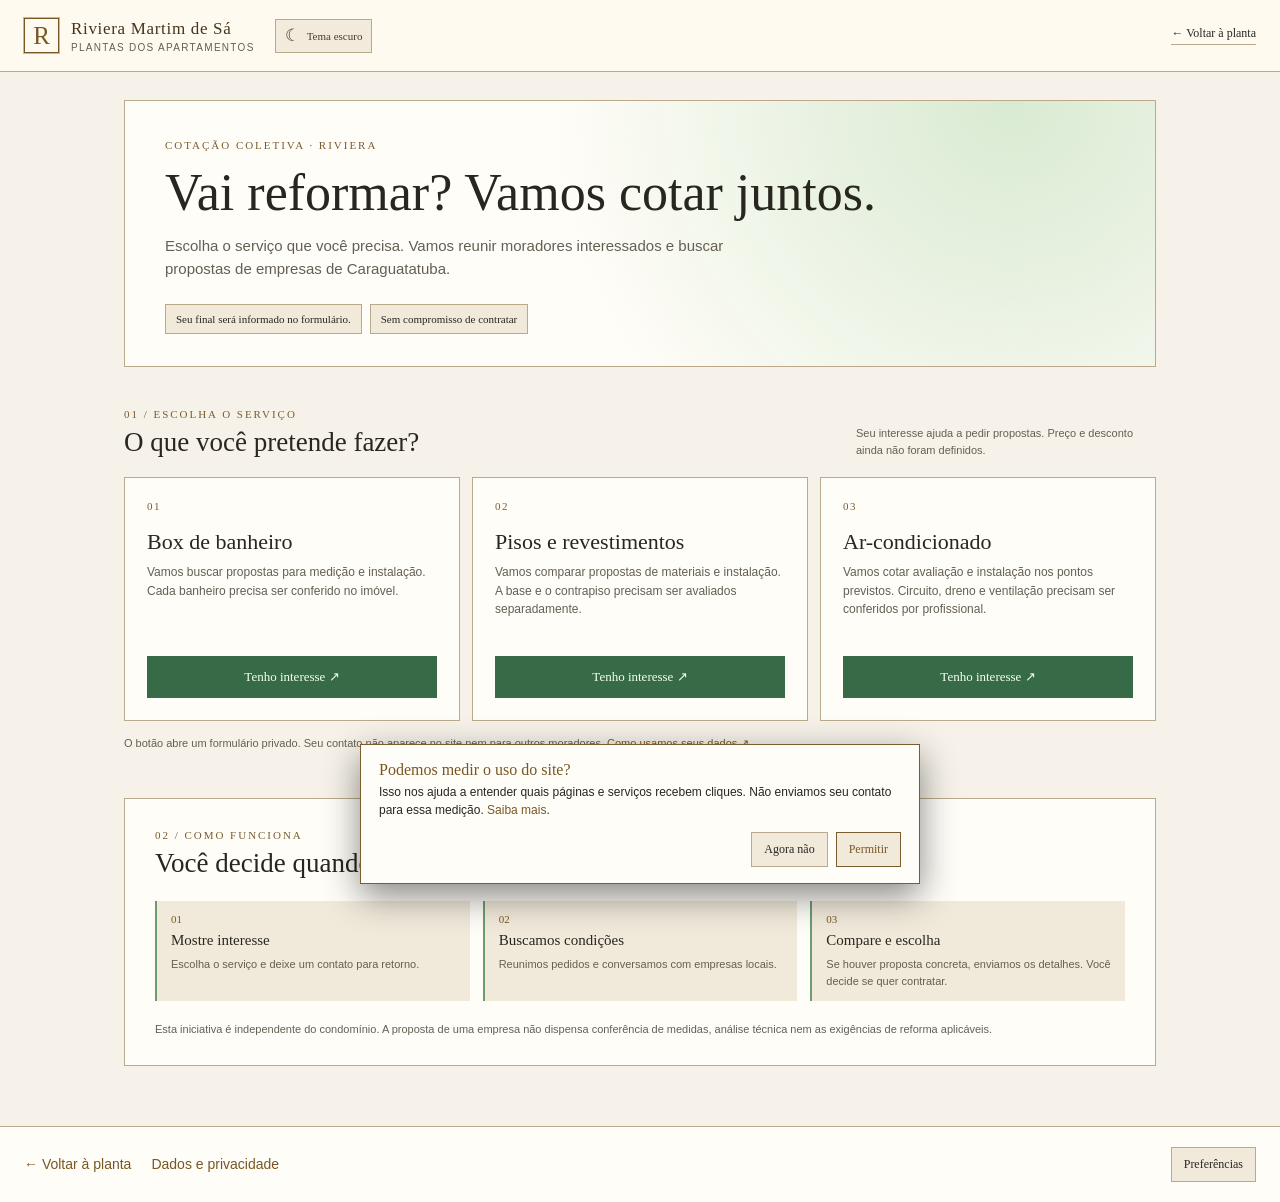
==== cotacao-coletiva.html @ 0028db10 "Add private collective quote pilot" ====
<!doctype html>
<html lang="pt-BR" data-theme="light">
<head>
  <meta charset="utf-8">
  <meta name="viewport" content="width=device-width, initial-scale=1">
  <meta id="browser-theme-color" name="theme-color" content="#f6f2e9">
  <meta name="description" content="Junte seu interesse ao de outros moradores do Riviera Martim de Sá para buscar propostas de box, piso e ar-condicionado em Caraguatatuba.">
  <title>Cotação coletiva · Riviera Plantas</title>
  <link rel="icon" type="image/svg+xml" href="favicon.svg">
  <script>try{if(localStorage.getItem("riviera-theme")==="dark"){document.documentElement.dataset.theme="dark";document.getElementById("browser-theme-color").content="#0b0b0a"}}catch{}</script>
  <link rel="stylesheet" href="styles.css?v=cooktop-brinde-1">
  <link rel="stylesheet" href="analytics.css?v=1">
  <link rel="stylesheet" href="coletiva.css?v=1">
  <script src="analytics.js?v=1" defer></script>
  <script src="coletiva.js?v=1" defer></script>
</head>
<body class="collective-page">
  <a class="skip-link" href="#conteudo">Ir para os serviços</a>
  <header class="topbar">
    <div class="identity"><span class="identity-mark" aria-hidden="true">R</span><div><strong>Riviera Martim de Sá</strong><small>Plantas dos apartamentos</small></div></div>
    <button id="theme-toggle" class="theme-toggle" type="button" aria-label="Ativar tema escuro" aria-pressed="false"><span class="theme-icon" aria-hidden="true">☾</span><span class="theme-label">Tema escuro</span></button>
    <a id="return-top" class="toplink" href="./">← Voltar à planta</a>
  </header>
  <main id="conteudo" class="collective-main">
    <section class="collective-hero" aria-labelledby="collective-title">
      <span class="section-kicker">COTAÇÃO COLETIVA · RIVIERA</span>
      <h1 id="collective-title">Vai reformar? Vamos cotar juntos.</h1>
      <p>Escolha o serviço que você precisa. Vamos reunir moradores interessados e buscar propostas de empresas de Caraguatatuba.</p>
      <div class="collective-hero-meta"><span id="collective-final">Seu final será informado no formulário.</span><span>Sem compromisso de contratar</span></div>
    </section>
    <section class="collective-content" aria-labelledby="services-title">
      <div class="collective-section-heading"><div><span class="section-kicker">01 / ESCOLHA O SERVIÇO</span><h2 id="services-title">O que você pretende fazer?</h2></div><p>Seu interesse ajuda a pedir propostas. Preço e desconto ainda não foram definidos.</p></div>
      <div class="collective-cards">
        <article class="collective-card" data-collective-card="box">
          <span class="collective-card-number">01</span>
          <h3>Box de banheiro</h3>
          <p>Vamos buscar propostas para medição e instalação. Cada banheiro precisa ser conferido no imóvel.</p>
          <a data-collective-link="box" href="#" aria-label="Tenho interesse em box de banheiro; abre o Google Formulários em nova aba">Tenho interesse ↗</a>
        </article>
        <article class="collective-card" data-collective-card="piso">
          <span class="collective-card-number">02</span>
          <h3>Pisos e revestimentos</h3>
          <p>Vamos comparar propostas de materiais e instalação. A base e o contrapiso precisam ser avaliados separadamente.</p>
          <a data-collective-link="piso" href="#" aria-label="Tenho interesse em pisos e revestimentos; abre o Google Formulários em nova aba">Tenho interesse ↗</a>
        </article>
        <article class="collective-card" data-collective-card="ar">
          <span class="collective-card-number">03</span>
          <h3>Ar-condicionado</h3>
          <p>Vamos cotar avaliação e instalação nos pontos previstos. Circuito, dreno e ventilação precisam ser conferidos por profissional.</p>
          <a data-collective-link="ar" href="#" aria-label="Tenho interesse em ar-condicionado; abre o Google Formulários em nova aba">Tenho interesse ↗</a>
        </article>
      </div>
      <p class="collective-privacy-note">O botão abre um formulário privado. Seu contato não aparece no site nem para outros moradores. <a href="privacidade.html#cotacao-coletiva">Como usamos seus dados ↗</a></p>
    </section>
    <section class="collective-how" aria-labelledby="how-title"><span class="section-kicker">02 / COMO FUNCIONA</span><h2 id="how-title">Você decide quando houver proposta.</h2><ol><li><strong>Mostre interesse</strong><span>Escolha o serviço e deixe um contato para retorno.</span></li><li><strong>Buscamos condições</strong><span>Reunimos pedidos e conversamos com empresas locais.</span></li><li><strong>Compare e escolha</strong><span>Se houver proposta concreta, enviamos os detalhes. Você decide se quer contratar.</span></li></ol><p>Esta iniciativa é independente do condomínio. A proposta de uma empresa não dispensa conferência de medidas, análise técnica nem as exigências de reforma aplicáveis.</p></section>
  </main>
  <footer class="collective-footer"><a id="return-bottom" href="./">← Voltar à planta</a><a href="privacidade.html#cotacao-coletiva">Dados e privacidade</a><button id="analytics-preferences" class="analytics-preferences" type="button" hidden>Preferências</button></footer>
  <section id="analytics-consent" class="analytics-consent" aria-label="Privacidade das visitas" hidden><p><strong>Podemos medir o uso do site?</strong> Isso nos ajuda a entender quais páginas e serviços recebem cliques. Não enviamos seu contato para essa medição. <a href="privacidade.html">Saiba mais</a>.</p><div><button id="analytics-reject" type="button">Agora não</button><button id="analytics-accept" type="button">Permitir</button></div></section>
</body>
</html>
---- styles.css ----
:root{color-scheme:dark;--bg:#0b0b0a;--panel:#13120f;--panel-2:#191713;--line:#4b3e29;--line-soft:#2b271e;--gold:#d6b575;--gold-dim:#a88a55;--text:#eee5d4;--muted:#aaa08e;--cyan:#61c9ec;--blue:#4f9cf4;--orange:#e99559;--purple:#ca82e7}
#gesture-hint.gesture-hint{top:auto;bottom:68px;width:max-content;max-width:calc(100% - 25px);white-space:normal;text-align:center}
.manual-section h2{font:19px Georgia,serif;font-weight:normal;color:#efddb7;margin:0 0 11px}.manual-tip-list{display:flex;flex-direction:column;gap:7px;max-height:310px;overflow:auto;padding-right:3px}.manual-tip{display:block;border:1px solid var(--line-soft);background:#1b1812;padding:9px 10px;color:var(--text)}.manual-tip:hover{border-color:var(--gold-dim);background:#252015}.manual-tip strong{display:block;font:12px Georgia,serif;font-weight:normal;color:#e7d4ad}.manual-tip span{display:block;color:#b7aa92;font-size:10px;line-height:1.45;margin:5px 0}.manual-tip small{color:var(--gold);font:10px Georgia,serif}.manual-full-link{display:inline-block;margin-top:11px;font:11px Georgia,serif}
.plan-stage svg.final4-plan{min-height:0;max-height:none;overflow:hidden}.final4-plan .room-label{font-size:15px;letter-spacing:.04em}.final4-plan .plate-title{font-size:14px}
.measurement-panel[hidden]{display:none}.measurement-panel h2{font:19px Georgia,serif;font-weight:normal;color:#efddb7;margin:0 0 10px}.measurement-panel p{font-size:11px;color:#bfb29a;line-height:1.55;margin:0 0 10px}.measurement-panel p strong{color:#ead3a2;font-weight:normal}.measurement-panel a{display:inline-block;font:11px Georgia,serif;border:1px solid var(--line);padding:8px 10px}
.dimension-status{position:absolute;z-index:3;top:13px;left:13px;max-width:calc(100% - 26px);display:flex;align-items:center;gap:9px;border:1px solid #7b6848;background:#211b13e8;padding:8px 10px;box-shadow:0 4px 18px #0008}.dimension-status[hidden]{display:none}.dimension-status strong{font:10px Georgia,serif;letter-spacing:.13em;color:#e4c78c}.dimension-status span{font-size:10px;line-height:1.3;color:#d7c7a8}
.app-layout>.map-section{align-self:start}.app-layout>.map-section .map-frame{height:max(620px,calc(100vh - 233px));flex:none}@media(max-width:660px){.app-layout>.map-section{align-self:stretch}.app-layout>.map-section .map-frame{height:66vh;min-height:450px}}
.area-panel[hidden],.area-status[hidden]{display:none}.area-panel h2{font:19px Georgia,serif;font-weight:normal;color:#c1ebc9;margin:0 0 10px}.area-panel p{font-size:11px;color:#bfb9a8;line-height:1.5;margin:0 0 11px}.area-panel a{display:inline-block;font:11px Georgia,serif;border:1px solid var(--line);padding:8px 10px}.area-list{display:grid;gap:1px;margin:12px 0;background:var(--line-soft);border:1px solid var(--line-soft)}.area-list>div{display:flex;justify-content:space-between;align-items:baseline;gap:8px;padding:8px;background:#171712}.area-list span{font-size:10px;line-height:1.3;color:#ded4bd}.area-list strong{font:12px Georgia,serif;color:#a5e7b8;white-space:nowrap}
.area-status{position:absolute;z-index:3;top:54px;left:13px;max-width:calc(100% - 26px);display:flex;align-items:center;gap:9px;border:1px solid #4a8660;background:#102016e8;padding:8px 10px;box-shadow:0 4px 18px #0008}.dimension-status[hidden]+.area-status{top:13px}.area-status strong{font:10px Georgia,serif;letter-spacing:.13em;color:#a9e5b9}.area-status span{font-size:10px;line-height:1.3;color:#d0dfce}
.area-marker{cursor:pointer}.area-marker rect{fill:#153622;stroke:#75c991;stroke-width:2}.area-marker text{fill:#d6ffe1;font:bold 15px Georgia,serif;pointer-events:none}.area-marker:hover rect,.area-marker.selected-point rect{stroke:#d6ffe1;stroke-width:3}.swatch.areas{background:#8bd4a3;border-radius:3px}
@media(max-width:900px) and (min-width:661px){.app-layout>.info-panel{grid-template-columns:repeat(2,minmax(0,1fr))}}
*{box-sizing:border-box}html{scroll-behavior:smooth}body{margin:0;background:var(--bg);color:var(--text);font-family:Arial,Helvetica,sans-serif;font-size:14px}button,input{font:inherit}button{cursor:pointer}a{color:var(--gold);text-decoration:none}a:hover{color:#ffe0a4}:focus-visible{outline:2px solid var(--gold);outline-offset:3px}.skip-link{position:absolute;top:-60px;left:10px;z-index:99;background:var(--gold);color:#13110c;padding:10px}.skip-link:focus{top:10px}
.app-shell{min-height:100vh;display:flex;flex-direction:column}.topbar{min-height:72px;border-bottom:1px solid var(--line);display:flex;align-items:center;gap:20px;padding:12px 24px;background:#100f0c}.identity{display:flex;align-items:center;gap:12px}.identity-mark{width:35px;height:35px;border:1px solid var(--gold);color:var(--gold);display:grid;place-items:center;font:25px Georgia,serif;box-shadow:inset 0 0 0 3px #100f0c,0 0 0 1px #51422a}.identity strong{display:block;font:17px Georgia,serif;letter-spacing:.04em;font-weight:normal;color:#f2dba8}.identity small{display:block;color:var(--muted);font-size:10px;letter-spacing:.13em;text-transform:uppercase;margin-top:3px}.edition{margin-left:auto;border:1px solid var(--line);padding:7px 10px;color:var(--gold-dim);font:10px Georgia,serif;letter-spacing:.16em;white-space:nowrap}.edition i{font-style:normal;margin:0 3px}.toplink{margin-left:12px;color:var(--text);font:12px Georgia,serif;border-bottom:1px solid var(--line);padding-bottom:3px;white-space:nowrap}
.app-layout{display:grid;grid-template-columns:288px minmax(450px,1fr) 272px;min-height:calc(100vh - 138px);flex:1}.control-panel,.info-panel{background:var(--panel);min-width:0}.control-panel{border-right:1px solid var(--line)}.info-panel{border-left:1px solid var(--line)}.panel-section{padding:22px 19px;border-bottom:1px solid var(--line-soft)}.section-kicker{font:11px Georgia,serif;letter-spacing:.18em;color:var(--gold-dim);text-transform:uppercase;margin-bottom:15px}.final-section label{display:block;font:24px Georgia,serif;color:var(--text);margin-bottom:14px}.final-entry{height:66px;border:1px solid var(--gold-dim);display:flex;align-items:center;background:#0d0c0a;box-shadow:0 0 0 3px #211d15 inset}.final-entry>span{font:11px Georgia,serif;color:var(--gold-dim);letter-spacing:.13em;padding-left:15px}.final-entry input{min-width:0;flex:1;width:50px;border:0;outline:0;background:transparent;color:var(--gold);font:36px Georgia,serif;text-align:center;height:100%}.final-entry input::placeholder{color:#69583b}.final-entry button{height:100%;width:53px;border:0;border-left:1px solid var(--line);background:#1d1a14;color:var(--gold);font-size:26px}.final-entry button:hover{background:#302817}.final-section>p,.subtle{color:var(--muted);font-size:11px;line-height:1.5;margin:10px 0 0}.final-result{border-left:2px solid var(--gold);padding:9px 12px;background:#201b13;margin-top:17px;min-height:56px}.final-result.pending{border-color:#b17a58;background:#241a16}.final-result strong{display:block;font:14px Georgia,serif;color:#edd7a8}.final-result span{display:block;color:var(--muted);font-size:11px;line-height:1.35;margin-top:4px}.quick-finals{display:grid;grid-template-columns:repeat(6,1fr);gap:5px;margin-top:12px}.quick-finals button{border:1px solid var(--line);background:#0e0d0b;color:#bcad91;height:34px}.quick-finals button:hover,.quick-finals button[aria-pressed=true]{border-color:var(--gold);color:var(--gold);background:#2c2416}
.layers-section h2,.selection-info h2{font:22px Georgia,serif;font-weight:normal;margin:0}.layers-section .subtle{margin:5px 0 17px}.layer-list{display:flex;flex-direction:column;border-top:1px solid var(--line-soft)}.layer-row{display:flex;align-items:center;gap:10px;min-height:58px;border-bottom:1px solid var(--line-soft);cursor:pointer}.layer-row:hover{background:#191610}.layer-color{height:12px;width:12px;flex:none;border-radius:50%;background:var(--layer-color);box-shadow:0 0 8px var(--layer-color)}.layer-copy{flex:1;min-width:0}.layer-copy strong{display:block;font:14px Georgia,serif;font-weight:normal}.layer-copy small{display:block;font-size:10px;color:var(--muted);margin-top:3px}.layer-row input{position:absolute;opacity:0;width:1px;height:1px}.switch{position:relative;flex:none;width:38px;height:20px;border-radius:30px;background:#3d372a;border:1px solid #65563a}.switch:after{content:"";position:absolute;left:3px;top:3px;width:12px;height:12px;border-radius:50%;background:#9e8c6d;transition:transform .18s}.layer-row input:checked+.switch{background:#785c30;border-color:var(--gold)}.layer-row input:checked+.switch:after{transform:translateX(18px);background:#ffe0a4}.layer-row input:focus-visible+.switch{outline:2px solid var(--gold);outline-offset:3px}.layer-actions{display:flex;gap:5px;margin-top:14px}.layer-actions button{flex:1;background:#1d1a14;border:1px solid var(--line);color:var(--gold);padding:8px 6px;font:11px Georgia,serif}.layer-actions button:hover{border-color:var(--gold)}.opacity-label{display:flex;justify-content:space-between;gap:8px;color:var(--muted);font-size:10px;margin-top:17px}.opacity-label output{color:var(--gold)}#overlay-opacity{width:100%;accent-color:var(--gold);margin-top:10px}.legend{display:grid;gap:10px}.legend>div{display:flex;align-items:center;gap:10px;color:#c9bfac;font-size:11px}.swatch{width:14px;height:11px;display:block;flex:none}.swatch.structural{background:#bc9960}.swatch.drywall{background:#618f9d}.swatch.shaft{border:1px solid #b5a6bb;background:repeating-linear-gradient(45deg,transparent 0 3px,#b5a6bb 3px 4px)}.swatch.electric,.swatch.hydraulic,.swatch.systems,.swatch.drains{border-radius:50%;height:11px;width:11px;box-shadow:0 0 7px currentColor}.swatch.electric{background:var(--cyan);color:var(--cyan)}.swatch.hydraulic{background:var(--blue);color:var(--blue)}.swatch.systems{background:var(--orange);color:var(--orange)}.swatch.drains{background:var(--purple);color:var(--purple)}
.layers-section.is-disabled .layer-list,.layers-section.is-disabled .layer-actions,.layers-section.is-disabled .opacity-label,.layers-section.is-disabled #overlay-opacity{opacity:.42}.layers-section.is-disabled .layer-row{cursor:default}.layers-section.is-disabled .layer-row:hover{background:transparent}.layer-actions button:disabled{cursor:default}
.map-section{display:flex;flex-direction:column;min-width:0;background:#0d0c0a}.map-heading{min-height:106px;padding:18px 24px 14px;display:flex;justify-content:space-between;gap:15px;align-items:flex-start;flex-wrap:wrap;border-bottom:1px solid var(--line-soft)}.map-heading .section-kicker{margin-bottom:7px}.map-heading h1{font:28px Georgia,serif;font-weight:normal;letter-spacing:.02em;color:#f0dfbc;margin:0}.map-heading p{font-size:11px;color:var(--muted);margin:5px 0 0}.mode-controls{display:flex;align-items:center;gap:7px;flex-wrap:wrap}.mode-switch{display:flex;border:1px solid var(--gold-dim);background:#100e0a}.mode-switch button{min-width:36px;height:27px;border:0;border-right:1px solid var(--line);background:transparent;color:var(--gold-dim);font:11px Georgia,serif}.mode-switch button:last-child{border-right:0}.mode-switch button[aria-pressed=true]{background:#604a28;color:#fff1cc}.mode-switch button:hover:not(:disabled){background:#342917}.mode-switch button:disabled{opacity:.4;cursor:default}.map-status{font:10px Georgia,serif;letter-spacing:.14em;color:var(--gold);border:1px solid var(--line);padding:7px 8px;white-space:nowrap}.map-frame{position:relative;flex:1;min-height:620px;overflow:hidden;touch-action:none;cursor:grab}.map-frame.dragging{cursor:grabbing}.map-frame:before{content:"";position:absolute;inset:0;background:radial-gradient(circle at 50% 48%,#201c15 0,#100f0c 61%,#080808 100%)}.plan-stage{position:absolute;inset:0;transform-origin:center;transition:transform .12s ease;display:grid;place-items:center}.dragging .plan-stage{transition:none}.plan-stage[hidden],.empty-state[hidden],.map-tools[hidden],#plan-3d[hidden],.gesture-hint[hidden]{display:none!important}.plan-stage svg{display:block;width:100%;height:100%;max-height:calc(100vh - 215px);min-height:600px;overflow:visible}#plan-3d{display:block;position:absolute;inset:0;width:100%;height:100%}.gesture-hint{position:absolute;z-index:2;top:15px;left:50%;transform:translateX(-50%);border:1px solid var(--line);background:#11100ddc;padding:7px 11px;color:#d5c39e;font:10px Georgia,serif;white-space:nowrap;pointer-events:none}.map-tools{position:absolute;bottom:19px;left:50%;transform:translateX(-50%);display:flex;border:1px solid var(--line);background:#13110de8;box-shadow:0 3px 18px #0008}.map-tools button,.map-tools output{width:38px;height:36px;display:grid;place-items:center;border:0;border-right:1px solid var(--line);background:transparent;color:var(--gold);font-size:18px}.map-tools button:last-child{border-right:0}.map-tools button:hover{background:#332916}.map-tools output{width:56px;font:12px Georgia,serif}.map-watermark{position:absolute;bottom:23px;right:20px;color:#60533d;font:10px Georgia,serif;letter-spacing:.2em}.map-watermark span{color:var(--gold-dim)}.map-footer{display:flex;align-items:center;justify-content:space-between;gap:16px;border-top:1px solid var(--line-soft);min-height:55px;padding:8px 22px}.map-footer p{margin:0;color:#a69b88;font-size:10px;line-height:1.5;max-width:690px}.map-footer a{font:11px Georgia,serif;white-space:nowrap}
.empty-state{position:absolute;inset:0;z-index:2;display:flex;flex-direction:column;justify-content:center;align-items:center;text-align:center;padding:25px}.empty-symbol{font:80px Georgia,serif;color:var(--gold-dim);line-height:1}.empty-state h2{font:27px Georgia,serif;font-weight:normal;color:#f0dfbc;margin:10px 0}.empty-state p{font-size:13px;color:var(--muted);max-width:420px;line-height:1.6}.empty-state a{font:12px Georgia,serif;margin-top:10px;border:1px solid var(--line);padding:9px 12px}
.selection-info h2{font-size:19px;color:#efddb7}.selection-info p{font-size:12px;color:var(--muted);line-height:1.55}.selection-info a{display:inline-block;font:11px Georgia,serif;border:1px solid var(--line);padding:9px 11px;margin-top:5px}.source-list{display:flex;flex-direction:column;max-height:50vh;overflow:auto}.source-list a{display:flex;gap:10px;align-items:center;border-bottom:1px solid var(--line-soft);padding:9px 1px;color:var(--text)}.source-list a:hover{background:#211c14}.source-list b{font:12px Georgia,serif;color:var(--gold);border:1px solid var(--line);width:27px;height:27px;display:grid;place-items:center;flex:none}.source-list span{flex:1;min-width:0}.source-list strong{display:block;font:12px Georgia,serif;font-weight:normal}.source-list small{display:block;color:var(--muted);font-size:10px;margin-top:3px}.source-list i{font-style:normal;color:var(--gold-dim)}.no-sources{font-size:11px;color:var(--muted);line-height:1.5}.compact-warning{background:#1b1611}.compact-warning p{font-size:11px;color:#c7b7a0;line-height:1.55;margin:0}.bottom-bar{min-height:66px;display:flex;align-items:center;gap:20px;padding:10px 23px;border-top:1px solid var(--line);background:#11100d}.bottom-bar>div{display:flex;flex-direction:column;gap:4px}.bottom-bar strong{font:13px Georgia,serif;font-weight:normal;color:#f0dfbc}.bottom-bar span{font-size:10px;color:var(--muted)}.bottom-bar nav{display:flex;gap:18px;margin-left:auto;flex-wrap:wrap}.bottom-bar a{font:11px Georgia,serif;white-space:nowrap}
/* Vector drawing: built from editable SVG geometry, not page images. */
.floor-outline{fill:#171712;stroke:#736245;stroke-width:2}.wet-area{fill:#32404b;opacity:.26}.ceiling-area{fill:#a7a396;opacity:.12}.balcony-area{fill:#847047;opacity:.09}.structural-wall{fill:#b99359;stroke:#f3d7a5;stroke-width:1.8}.drywall-wall{fill:#547f8f;stroke:#8dc6d3;stroke-width:1.8}.shaft-box{fill:#251f27;stroke:#b0a1b7;stroke-width:2}.shaft-cross{stroke:#b0a1b7;stroke-width:1.2;fill:none;opacity:.65}.window-line{stroke:#c2d1cf;stroke-width:3}.guard-line{stroke:#a3a094;stroke-width:2;stroke-dasharray:12 5}.fixture{fill:none;stroke:#827b6e;stroke-width:2}.door-line{fill:none;stroke:#b9aa8c;stroke-width:2}.room-label{fill:#dbd0b8;font:23px Georgia,serif;letter-spacing:.08em;paint-order:stroke;stroke:#171712;stroke-width:4}.plate-title{fill:#c8a56d;font:18px Georgia,serif;letter-spacing:.17em}.plate-title tspan{fill:#5d4f38}.plate-note{fill:#74654c;font:11px Georgia,serif;letter-spacing:.13em}
.overlay-layer{opacity:var(--overlay-opacity,.85)}.poi,.hydro-zone,.system-area{cursor:pointer}.poi-hit{fill:transparent}.poi-disc{fill:#17120d;stroke:#f2d69d;stroke-width:2}.poi text,.hydro-zone text{fill:#fff6de;font:bold 12px Arial,sans-serif;pointer-events:none}.poi-light .poi-disc{fill:#674d24;stroke:#ffdd83}.poi-outlet .poi-disc,.poi-switch .poi-disc{fill:#133542;stroke:var(--cyan)}.poi-outlet text,.poi-switch text{fill:#bcf2ff}.poi-shower .poi-disc,.poi-gas .poi-disc{fill:#5c251f;stroke:#ff8469}.poi-systems .poi-disc,.poi-stack .poi-disc{fill:#543421;stroke:var(--orange)}.poi-drain .poi-disc{fill:#4d2857;stroke:var(--purple)}.poi-drain text{font-size:8px}.poi-stack text{font-size:8px}.poi:hover .poi-disc,.selected-point .poi-disc{stroke-width:4;filter:drop-shadow(0 0 7px currentColor)}.zone-ring{fill:#4f9cf417;stroke:#4f9cf4;stroke-width:2;stroke-dasharray:6 5}.zone-disc{fill:#1a3e69;stroke:#88c2ff;stroke-width:2}.hydro-zone:hover .zone-ring,.hydro-zone.selected-point .zone-ring{stroke-width:4;fill:#4f9cf43d}.condenser-area{fill:#1ab98d;stroke:#8dffe0;stroke-width:2}.evaporator-area{fill:#d98d46;stroke:#ffd39b;stroke-width:2}.system-area:hover rect{filter:drop-shadow(0 0 10px #e99559)}.gas-line{stroke:#e3b65a;stroke-width:7;stroke-linecap:round}
@media(max-width:1150px){.app-layout{grid-template-columns:252px minmax(360px,1fr) 235px}.panel-section{padding:18px 14px}.bottom-bar nav{gap:10px}.map-heading{padding-inline:16px}}
@media(max-width:900px){.app-layout{grid-template-columns:245px minmax(0,1fr)}.info-panel{grid-column:1/-1;border-left:0;border-top:1px solid var(--line);display:grid;grid-template-columns:1fr 1.5fr 1fr}.info-panel .panel-section{border-right:1px solid var(--line-soft);border-bottom:0}.source-list{max-height:200px}.bottom-bar{align-items:flex-start;flex-direction:column}.bottom-bar nav{margin-left:0}.map-frame{min-height:640px}}
@media(max-width:660px){.topbar{padding:11px 14px;min-height:62px}.identity strong{font-size:14px}.identity small{font-size:9px}.edition{display:none}.toplink{margin-left:auto}.app-layout{display:flex;flex-direction:column}.control-panel{border-right:0;border-bottom:1px solid var(--line)}.control-panel .final-section{padding:16px}.control-panel .layers-section{padding:16px}.legend-section{display:none}.final-section label{font-size:21px}.final-entry{height:56px}.quick-finals{max-width:330px}.layer-list{display:grid;grid-template-columns:1fr 1fr;gap:0 12px}.layer-row{min-height:55px}.layer-copy strong{font-size:12px}.layer-copy small{font-size:9px}.map-heading{min-height:85px;padding:15px}.map-heading h1{font-size:23px}.map-status{font-size:8px}.map-frame{height:66vh;min-height:450px;flex:auto}.plan-stage svg{min-height:0;max-height:none}.map-footer{display:block;padding:11px 15px}.map-footer a{display:inline-block;margin-top:7px}.info-panel{display:block}.info-panel .panel-section{border-right:0;border-bottom:1px solid var(--line-soft)}.bottom-bar{padding:16px}.bottom-bar nav{display:grid;grid-template-columns:1fr 1fr}.map-watermark{display:none}}

/* Painéis recolhíveis: a planta ocupa o espaço liberado. */
.app-layout{transition:grid-template-columns .25s ease}.app-layout>.control-panel{grid-column:1}.app-layout>.map-section{grid-column:2}.app-layout>.info-panel{grid-column:3}.app-layout.hide-left>.control-panel,.app-layout.hide-right>.info-panel{display:none}
@media(min-width:1151px){.app-layout.hide-left{grid-template-columns:0 minmax(0,1fr) 272px}.app-layout.hide-right{grid-template-columns:288px minmax(0,1fr) 0}.app-layout.hide-left.hide-right{grid-template-columns:0 minmax(0,1fr) 0}}
@media(min-width:901px) and (max-width:1150px){.app-layout.hide-left{grid-template-columns:0 minmax(0,1fr) 235px}.app-layout.hide-right{grid-template-columns:252px minmax(0,1fr) 0}.app-layout.hide-left.hide-right{grid-template-columns:0 minmax(0,1fr) 0}}
@media(min-width:661px) and (max-width:900px){.app-layout>.info-panel{grid-column:1/-1}.app-layout.hide-left{grid-template-columns:0 minmax(0,1fr)}}
.side-toggle-bar{position:absolute;z-index:5;top:12px;left:13px;right:13px;display:flex;justify-content:space-between;gap:12px;pointer-events:none}.side-toggle-bar button{pointer-events:auto;display:flex;align-items:center;gap:7px;border:1px solid #695739;background:#17140edc;color:#e3cea4;font:11px Georgia,serif;padding:8px 10px;min-height:34px;box-shadow:0 3px 15px #0007}.side-toggle-bar button:hover,.side-toggle-bar button:focus-visible{background:#312715;border-color:var(--gold)}.side-toggle-bar .toggle-icon{color:var(--gold);font-size:12px}
.dimension-status{top:54px}.area-status{top:95px}.dimension-status[hidden]+.area-status{top:54px}
@media(max-width:660px){.app-layout>.map-section{grid-column:auto}.side-toggle-bar button{font-size:10px;padding:7px 8px}.dimension-status,.area-status{font-size:9px}}

/* Cartão técnico ancorado ao ponto, sem bloquear a planta. */
.map-frame{touch-action:auto}.plan-stage,#plan-3d{touch-action:none}
.tech-popover{position:absolute;z-index:8;width:min(320px,calc(100% - 24px));max-height:calc(100% - 68px);overflow:auto;border:1px solid #b3955e;background:#17140ff5;color:var(--text);box-shadow:0 12px 36px #000b,0 0 0 3px #0b0908a8}
.tech-popover{touch-action:pan-y}
.tech-popover[hidden]{display:none}
.tech-popover.is-appearing{animation:tech-pop .2s cubic-bezier(.18,.85,.25,1)}
.tech-popover-body{position:relative;padding:19px 18px 18px;background:radial-gradient(circle at 100% 0,#3b30202b,transparent 55%)}
.tech-close{position:absolute;right:10px;top:9px;width:29px;height:29px;border:1px solid var(--line);background:#242018;color:#ead2a0;font-size:21px;line-height:1}.tech-close:hover{background:#3b2c19}
.tech-popover .section-kicker{padding-right:31px;margin-bottom:10px;font-size:9px}.tech-popover h2{font:normal 21px Georgia,serif;color:#f1dfbb;margin:0 24px 11px 0;line-height:1.2}
.tech-description{font-size:11px;line-height:1.5;color:#d3c7af;margin:0 0 12px}.tech-evidence,.tech-check{border-top:1px solid var(--line);padding:10px 0}.tech-evidence span,.tech-check span{display:block;font:9px Georgia,serif;letter-spacing:.12em;color:var(--gold-dim);margin-bottom:5px}.tech-evidence strong{font:normal 12px Georgia,serif;color:#f1ddaf}.tech-check p{font-size:11px;line-height:1.45;color:#cbbda2;margin:0}.tech-caution{font-size:10px;line-height:1.45;color:#aaa08e;margin:4px 0 12px}.tech-actions{display:flex;flex-wrap:wrap;gap:7px}.tech-actions a{display:inline-block;border:1px solid var(--gold-dim);padding:8px 9px;color:#efd7a4;font:11px Georgia,serif}.tech-actions a:hover{background:#332817}.tech-actions a[hidden]{display:none}
@keyframes tech-pop{from{opacity:0;transform:translateY(8px) scale(.97)}to{opacity:1;transform:translateY(0) scale(1)}}
@media(prefers-reduced-motion:reduce){.app-layout,.tech-popover.is-appearing{transition:none;animation:none}}

/* Superfícies clicáveis e serviços vinculados ao elemento selecionado. */
.clickable-surface{cursor:pointer}.clickable-surface:focus-visible{outline:none;filter:drop-shadow(0 0 7px #f3d39b)}
.floor-outline.clickable-surface:hover,.floor-outline.clickable-surface.selected-point{stroke:#efd397;stroke-width:4}
.wet-area.clickable-surface:hover,.wet-area.clickable-surface.selected-point{opacity:.48}
.balcony-area.clickable-surface:hover,.balcony-area.clickable-surface.selected-point{opacity:.27}
.structural-wall.clickable-surface:hover,.structural-wall.clickable-surface.selected-point{stroke:#fff0bd;stroke-width:3}
.drywall-wall.clickable-surface:hover,.drywall-wall.clickable-surface.selected-point{stroke:#d2f6ff;stroke-width:3}
.shaft-box.clickable-surface:hover,.shaft-box.clickable-surface.selected-point{stroke:#f3d3ff;stroke-width:3}
.windows,.fixtures,.door-swing,#room-labels,.plate-title,.plate-note,.ceiling-area,.shaft-cross{pointer-events:none}
.service-popover{position:absolute;z-index:8;width:min(280px,calc(100% - 24px));max-height:calc(100% - 68px);overflow:auto;touch-action:pan-y;border:1px solid #70856e;background:#111b16f5;color:var(--text);box-shadow:0 12px 36px #000b,0 0 0 3px #0b0908a8}
.service-popover[hidden],.popover-switch[hidden],.service-back[hidden]{display:none}
.service-popover.is-appearing{animation:tech-pop .2s cubic-bezier(.18,.85,.25,1)}
.service-popover-body{position:relative;padding:18px 16px 16px;background:radial-gradient(circle at 100% 0,#2f694027,transparent 55%)}
.service-popover .section-kicker{font-size:9px;margin:7px 30px 9px 0;color:#a3d4a9}.service-popover h2{font:normal 20px Georgia,serif;line-height:1.2;color:#d9f0d8;margin:0 20px 9px 0}
.service-intro{font-size:11px;line-height:1.45;color:#b8c9b8;margin:0 0 12px}.service-list{display:grid;gap:5px}.service-list button{display:flex;align-items:center;gap:6px;text-align:left;width:100%;min-height:36px;padding:7px 8px;border:1px solid #3a5942;background:#17251b;color:#deebd8;font:11px Georgia,serif}.service-list button:hover,.service-list button[aria-pressed=true]{border-color:#a3d4a9;background:#24402b}.service-list button span{flex:1}.service-list button small{font:9px Arial,sans-serif;color:#e6bf85}.service-list button b{font:15px Georgia,serif;color:#9ac8a0}
.service-results{border-top:1px solid #456047;margin-top:12px;padding-top:11px}.service-results[hidden]{display:none}.service-results h3{font:normal 16px Georgia,serif;color:#d9f0d8;margin:0 0 6px}.service-results p{font-size:10px;line-height:1.5;color:#bbcab9;margin:0 0 8px}.service-results .service-condition{color:#efc995}.service-results .service-empty{border:1px dashed #54725a;padding:9px;color:#bed0bd}
.sponsor-card{border:1px solid #678369;padding:9px;background:#1b2d20;margin-top:7px}.sponsor-card small{display:block;color:#b5d3b8;font:9px Georgia,serif;letter-spacing:.12em}.sponsor-card strong{display:block;font:13px Georgia,serif;margin:6px 0}.sponsor-card a{font:11px Georgia,serif;color:#d4e9c9}
.sponsor-card .sponsor-discount{display:block;margin:0 0 6px;color:inherit;font:11px Georgia,serif}
.independent-toggle{display:block;width:100%;margin:12px 0 0;padding:8px 0;border:0;border-top:1px solid #3a5942;background:none;color:#b4cdb5;text-align:left;font:11px Georgia,serif;cursor:pointer}.independent-toggle:hover,.independent-toggle:focus-visible{color:#e5f3d9}.independent-toggle span{float:right;transition:transform .2s}.independent-toggle[aria-expanded="true"] span{transform:rotate(180deg)}.independent-toggle[hidden],.independent-list[hidden]{display:none}
.independent-list{padding:5px 0 1px}.independent-list .service-empty{border:1px dashed #54725a;padding:9px;color:#bed0bd;font:10px/1.5 Georgia,serif}.independent-card{border:1px solid #4d6551;padding:9px;background:#17241b;margin-top:7px}.independent-card small{display:block;color:#abc3ab;font:9px Georgia,serif;letter-spacing:.08em}.independent-card strong{display:block;font:13px Georgia,serif;margin:6px 0}.independent-card a{font:11px Georgia,serif;color:#d4e9c9}
.service-disclosure{font-size:9px;line-height:1.45;color:#9daf9c;margin:13px 0 0;border-top:1px solid #3a5942;padding-top:10px}
.popover-switch,.service-back{display:block;border:1px solid var(--gold-dim);background:#2b2114;color:#efd7a4;padding:9px;margin-top:12px;font:11px Georgia,serif}.popover-switch{width:100%;text-align:center}.service-back{margin:0 0 8px;background:#1d3122;border-color:#688869;color:#c8e5c9}
@media(prefers-reduced-motion:reduce){.service-popover.is-appearing{animation:none}}

/* Alternância de tema. O claro é a experiência inicial; o escuro preserva a paleta original. */
.theme-toggle{display:flex;align-items:center;gap:7px;min-height:34px;padding:5px 9px;border:1px solid var(--line);background:var(--panel-2);color:var(--gold);font:11px Georgia,serif;white-space:nowrap}
.theme-toggle:hover{border-color:var(--gold);background:#302817}.theme-toggle .theme-icon{font:17px Arial,sans-serif;line-height:1}
@media(max-width:660px){.topbar{gap:9px}.identity{min-width:0}.theme-toggle{padding:5px 7px}.theme-toggle .theme-label{display:none}.toplink{margin-left:auto;font-size:11px}}
@media(max-width:430px){.toplink-copy{display:none}.toplink{padding:5px 3px;font-size:18px;line-height:1}}

html[data-theme="light"]{color-scheme:light;--bg:#f6f2e9;--panel:#fffdf8;--panel-2:#f1eadb;--line:#baa98b;--line-soft:#e3d9c9;--gold:#795724;--gold-dim:#795c30;--text:#272720;--muted:#655f53;--cyan:#167ba2;--blue:#316fc6;--orange:#a96029;--purple:#904ba6}
html[data-theme="light"] a:hover{color:#49330f}
html[data-theme="light"] .topbar,html[data-theme="light"] .bottom-bar{background:#fffaf0}
html[data-theme="light"] .identity-mark{box-shadow:inset 0 0 0 3px #fffaf0,0 0 0 1px #c8b694}
html[data-theme="light"] .identity strong,html[data-theme="light"] .bottom-bar strong{color:#45351d}
html[data-theme="light"] .theme-toggle{background:#f2eadb;color:#4e3b21}
html[data-theme="light"] .theme-toggle:hover{background:#e9ddc6}
html[data-theme="light"] .map-section{background:#f8f5ee}
html[data-theme="light"] .map-heading h1,html[data-theme="light"] .empty-state h2,html[data-theme="light"] .selection-info h2,html[data-theme="light"] .manual-section h2,html[data-theme="light"] .measurement-panel h2{color:#463720}
html[data-theme="light"] .area-panel h2{color:#276345}
html[data-theme="light"] .map-frame:before{background:radial-gradient(circle at 50% 45%,#fffdf8 0,#eee7da 66%,#e2d8c8 100%)}
html[data-theme="light"] .map-footer p,html[data-theme="light"] .measurement-panel p,html[data-theme="light"] .area-panel p{color:#665f53}
html[data-theme="light"] .final-entry{background:#fffdfa;box-shadow:0 0 0 3px #f2eadb inset}
html[data-theme="light"] .final-entry input::placeholder{color:#a1937b}
html[data-theme="light"] .final-entry button,html[data-theme="light"] .layer-actions button{background:#f3ecdc}
html[data-theme="light"] .final-entry button:hover,html[data-theme="light"] .layer-actions button:hover{background:#e8d9bb}
html[data-theme="light"] .final-result{background:#f4ead8}
html[data-theme="light"] .final-result.pending{background:#f8e9df}
html[data-theme="light"] .final-result strong{color:#463720}
html[data-theme="light"] .quick-finals button{background:#fffdfa;color:#625744}
html[data-theme="light"] .quick-finals button:hover,html[data-theme="light"] .quick-finals button[aria-pressed=true]{background:#e9dac0;color:#4f3817}
html[data-theme="light"] .layer-row:hover,html[data-theme="light"] .source-list a:hover{background:#f5efe4}
html[data-theme="light"] .switch{background:#d4c9b5;border-color:#aa997e}
html[data-theme="light"] .switch:after{background:#756d5d}
html[data-theme="light"] .layer-row input:checked+.switch{background:#806334}
html[data-theme="light"] .layer-row input:checked+.switch:after{background:#fff5df}
html[data-theme="light"] .legend>div{color:#514d43}
html[data-theme="light"] .manual-tip{background:#faf6ec}
html[data-theme="light"] .manual-tip:hover{background:#f2e9d8}
html[data-theme="light"] .manual-tip strong,html[data-theme="light"] .manual-tip span{color:#514433}
html[data-theme="light"] .area-list>div{background:#fffaf0}
html[data-theme="light"] .area-list span{color:#514d43}
html[data-theme="light"] .area-list strong{color:#24683f}
html[data-theme="light"] .compact-warning{background:#f7eee4}
html[data-theme="light"] .compact-warning p{color:#63513f}
html[data-theme="light"] .floor-outline{fill:#fffdf7;stroke:#a39070}
html[data-theme="light"] .wet-area{fill:#96c3d5;opacity:.28}
html[data-theme="light"] .balcony-area{fill:#d6bb80;opacity:.22}
html[data-theme="light"] .structural-wall{fill:#c59a5d;stroke:#805d30}
html[data-theme="light"] .drywall-wall{fill:#79a8b6;stroke:#3b6878}
html[data-theme="light"] .shaft-box{fill:#e4dbe8;stroke:#806c86}
html[data-theme="light"] .shaft-cross{stroke:#806c86}
html[data-theme="light"] .window-line{stroke:#568393}
html[data-theme="light"] .guard-line{stroke:#8e7951}
html[data-theme="light"] .fixture{stroke:#7d796f}
html[data-theme="light"] .door-line{stroke:#8d7554}
html[data-theme="light"] .room-label{fill:#35342d;stroke:#fffdf7}
html[data-theme="light"] .plate-title{fill:#6d5029}
html[data-theme="light"] .plate-title tspan,html[data-theme="light"] .plate-note{fill:#766b59}
html[data-theme="light"] .area-marker rect{fill:#d7ebdc;stroke:#4b9061}
html[data-theme="light"] .area-marker text{fill:#205131}
html[data-theme="light"] .mode-switch{background:#fffaf0}
html[data-theme="light"] .mode-switch button[aria-pressed=true]{background:#806334;color:#fff8e8}
html[data-theme="light"] .mode-switch button:hover:not(:disabled){background:#e9ddc7}
html[data-theme="light"] .map-tools,html[data-theme="light"] .gesture-hint{background:#fffaf0ef;box-shadow:0 3px 14px #796b5233;color:#594523}
html[data-theme="light"] .map-tools button:hover{background:#eaddc6}
html[data-theme="light"] .map-watermark{color:#8b7d67}
html[data-theme="light"] .side-toggle-bar button{background:#fffaf0ee;color:#4e3b20;border-color:#ad946e;box-shadow:0 3px 12px #796b5233}
html[data-theme="light"] .side-toggle-bar button:hover,html[data-theme="light"] .side-toggle-bar button:focus-visible{background:#ecdfc7}
html[data-theme="light"] .dimension-status{background:#fff9ecef;box-shadow:0 3px 12px #796b5233}
html[data-theme="light"] .dimension-status strong,html[data-theme="light"] .dimension-status span{color:#5c4625}
html[data-theme="light"] .area-status{background:#eef8eeef;box-shadow:0 3px 12px #796b5233}
html[data-theme="light"] .area-status strong,html[data-theme="light"] .area-status span{color:#25563b}
html[data-theme="light"] .tech-popover{background:#fffaf2f5;border-color:#aa8651;box-shadow:0 12px 36px #6b5b3d55,0 0 0 3px #fffdf8bb}
html[data-theme="light"] .tech-popover-body{background:radial-gradient(circle at 100% 0,#d2b78231,transparent 55%)}
html[data-theme="light"] .tech-close{background:#f1e6d3;color:#5b3c18}
html[data-theme="light"] .tech-close:hover{background:#e7d4b4}
html[data-theme="light"] .tech-popover h2,html[data-theme="light"] .tech-evidence strong{color:#49381f}
html[data-theme="light"] .tech-description,html[data-theme="light"] .tech-check p,html[data-theme="light"] .tech-caution{color:#544c3f}
html[data-theme="light"] .tech-actions a,html[data-theme="light"] .popover-switch{color:#65491f;background:#f2e7d4}
html[data-theme="light"] .tech-actions a:hover,html[data-theme="light"] .popover-switch:hover{background:#e8d7ba}
html[data-theme="light"] .service-popover{background:#f2f8f1f7;color:#263529;border-color:#729578;box-shadow:0 12px 36px #41564655,0 0 0 3px #fffdf8bb}
html[data-theme="light"] .service-popover-body{background:radial-gradient(circle at 100% 0,#a6d3a83b,transparent 55%)}
html[data-theme="light"] .service-popover .section-kicker,html[data-theme="light"] .service-popover h2,html[data-theme="light"] .service-results h3{color:#245034}
html[data-theme="light"] .service-intro,html[data-theme="light"] .service-results p,html[data-theme="light"] .service-disclosure{color:#4d5c50}
html[data-theme="light"] .service-list button{background:#fffdf8;color:#263c2d;border-color:#adc7b1}
html[data-theme="light"] .service-list button:hover,html[data-theme="light"] .service-list button[aria-pressed=true]{background:#dfeee1;border-color:#568262}
html[data-theme="light"] .service-list button b{color:#33724b}
html[data-theme="light"] .service-results,html[data-theme="light"] .service-disclosure,html[data-theme="light"] .independent-toggle{border-color:#adc7b1}
html[data-theme="light"] .service-results .service-empty,html[data-theme="light"] .independent-list .service-empty{border-color:#9dbca3;color:#405c46}
html[data-theme="light"] .service-results .service-condition{color:#8a4e1a}
html[data-theme="light"] .sponsor-card,html[data-theme="light"] .independent-card{background:#fffdf8;border-color:#97b49d}
html[data-theme="light"] .sponsor-card small,html[data-theme="light"] .independent-card small{color:#42644a}
html[data-theme="light"] .sponsor-card a,html[data-theme="light"] .independent-card a,html[data-theme="light"] .independent-toggle{color:#245e39}
html[data-theme="light"] .independent-toggle:hover,html[data-theme="light"] .independent-toggle:focus-visible{color:#133b25}
html[data-theme="light"] .service-back{background:#dfede0;color:#265738;border-color:#82a58b}

.cooling-toggle{min-height:29px;padding:5px 9px;border:1px solid #4387a0;background:#142e39;color:#c7f1ff;font:11px Georgia,serif;white-space:nowrap}.cooling-toggle:hover:not(:disabled),.cooling-toggle[aria-pressed="true"]{background:#245d73;border-color:#83dcf5;color:#fff}.cooling-toggle:disabled{opacity:.45;cursor:default}.cooling-overlay{pointer-events:none}.cooling-overlay polygon{fill:#50bce35c;stroke:#2699c7;stroke-width:5;stroke-dasharray:13 9}.cooling-overlay text{fill:#e5faff;stroke:#164f67;stroke-width:3;paint-order:stroke;font:bold 24px Arial,sans-serif}.cooling-overlay .cooling-subtitle{font-size:14px;letter-spacing:1px}.final4-plan .cooling-overlay text{font-size:15px}.final4-plan .cooling-overlay .cooling-subtitle{font-size:9px;letter-spacing:.2px}.cooling-panel[hidden]{display:none}.cooling-panel h2{font:20px Georgia,serif;font-weight:normal;color:#a5e9ff;margin:0 0 11px}.cooling-panel p{font-size:11px;line-height:1.55;color:#c9c7bb;margin:0 0 11px}.cooling-panel strong{color:#e4f7ff}.cooling-sources{display:grid;gap:7px;margin-top:14px}.cooling-sources a{font:11px Georgia,serif;color:#98def3}.cooling-sources a:hover{text-decoration:underline}html[data-theme="light"] .cooling-toggle{background:#eff9fb;color:#1c5b72;border-color:#7bb8cb}html[data-theme="light"] .cooling-toggle[aria-pressed="true"],html[data-theme="light"] .cooling-toggle:hover:not(:disabled){background:#c8ebf4;color:#16495c}html[data-theme="light"] .cooling-panel h2,html[data-theme="light"] .cooling-panel strong{color:#17647b}html[data-theme="light"] .cooling-panel p{color:#5b5b52}html[data-theme="light"] .cooling-sources a{color:#216f88}html[data-theme="light"] .cooling-overlay text{fill:#124d66;stroke:#eefaff}html[data-theme="light"] .cooling-overlay polygon{fill:#2ba4d444;stroke:#16799f}
@media(max-width:660px){.cooling-toggle{font-size:10px}.mode-controls{width:100%}.cooling-panel{order:1}}
.cooling-overlay .cooling-label-plate{fill:#113645f2;stroke:#8ce4ff;stroke-width:2}.cooling-overlay .cooling-range{font-size:20px}.cooling-overlay .cooling-subtitle{font-size:12px;letter-spacing:1px}.final4-plan .cooling-overlay .cooling-range{font-size:14px}.final4-plan .cooling-overlay .cooling-subtitle{font-size:10px}.cooling-overlay text{fill:#e9faff;stroke:none;paint-order:normal}html[data-theme="light"] .cooling-overlay .cooling-label-plate{fill:#e7f8fceb;stroke:#2184a5}html[data-theme="light"] .cooling-overlay text{fill:#15536d;stroke:none}

/* Alvenaria relatada pelo proprietário em trechos que o PDF original marca como drywall. */
.swatch.masonry{background:#9d4a23}
.masonry-wall{fill:#94431c;stroke:#dfa06a;stroke-width:1.8}
.masonry-wall.clickable-surface:hover,.masonry-wall.clickable-surface.selected-point{stroke:#ffd19c;stroke-width:3}
html[data-theme="light"] .masonry-wall{fill:#b85c30;stroke:#713416}
html[data-theme="light"] .masonry-wall.clickable-surface:hover,html[data-theme="light"] .masonry-wall.clickable-surface.selected-point{stroke:#4c220d}

/* Aviso vermelho ao selecionar uma parede estrutural. */
.tech-popover.is-structural{border-color:#d75a64;box-shadow:0 12px 36px #000b,0 0 0 3px #7a2635a8}
.tech-popover.is-structural .section-kicker,.tech-popover.is-structural h2{color:#ff9ca2}
.tech-popover.is-structural .tech-check{background:#63232b55;border:1px solid #c35760;border-radius:4px;padding:10px;margin:3px 0 12px}
.tech-popover.is-structural .tech-check span{color:#ffacb0}
.tech-popover.is-structural .tech-check p{color:#ffe0da;font-weight:bold}
html[data-theme="light"] .tech-popover.is-structural{border-color:#b43843;box-shadow:0 12px 36px #6b5b3d55,0 0 0 3px #b94a5052}
html[data-theme="light"] .tech-popover.is-structural .section-kicker,html[data-theme="light"] .tech-popover.is-structural h2,html[data-theme="light"] .tech-popover.is-structural .tech-check span{color:#a72532}
html[data-theme="light"] .tech-popover.is-structural .tech-check{background:#fff0ed;border-color:#c65e65}
html[data-theme="light"] .tech-popover.is-structural .tech-check p{color:#772833}

/* Atalhos para profissionais que atendem o apartamento inteiro. */
.whole-home-actions{position:absolute;z-index:6;top:54px;left:13px;right:13px;width:auto;touch-action:auto}
.whole-home-label{display:none}
.whole-home-buttons{display:grid;grid-template-columns:repeat(5,minmax(0,1fr));gap:5px}
.whole-home-buttons button{display:flex;align-items:center;justify-content:space-between;gap:6px;min-height:42px;width:100%;padding:6px 7px;border:1px solid #836a42;background:#191711eb;color:#f0d7a7;text-align:left;font:10px Georgia,serif;line-height:1.12;box-shadow:0 2px 10px #0007;white-space:normal}
.whole-home-buttons button .service-chevron{font:17px Arial,sans-serif;line-height:.8;color:var(--gold)}
.whole-home-buttons .service-label-compact{display:none}
.whole-home-buttons button:hover,.whole-home-buttons button:focus-visible,.whole-home-buttons button[aria-expanded="true"]{border-color:#e0bb79;background:#342919;color:#fff0d2}
html[data-theme="light"] .whole-home-buttons button{background:#fffaf0ed;color:#4a3519;border-color:#b79b6c;box-shadow:0 2px 10px #4f402d44}
html[data-theme="light"] .whole-home-buttons button:hover,html[data-theme="light"] .whole-home-buttons button:focus-visible,html[data-theme="light"] .whole-home-buttons button[aria-expanded="true"]{background:#f2e3c8;border-color:#866334}
.plan-stage{top:96px}
#plan-3d{top:96px;height:calc(100% - 96px)}
.dimension-status{top:96px}
.area-status{top:135px}
.dimension-status[hidden]+.area-status{top:96px}
.service-popover.global-mode{left:auto!important;right:14px;top:56px;bottom:auto;width:min(330px,calc(100% - 28px));max-height:calc(100% - 70px)}
.service-popover.global-mode .service-list{display:none}
@media(min-width:661px) and (max-width:1150px){
  .whole-home-buttons{grid-template-columns:repeat(6,minmax(0,1fr))}
  .whole-home-buttons button{grid-column:span 2;min-height:37px;padding:4px 6px}
  .whole-home-buttons button:nth-child(n+4){grid-column:span 3}
  .plan-stage,#plan-3d,.dimension-status{top:144px}
  #plan-3d{height:calc(100% - 144px)}
  .area-status{top:183px}
  .dimension-status[hidden]+.area-status{top:144px}
}

/* Destaque da parceria especial: borda em movimento sem animar o texto. */
.sponsor-card--premium{--premium-fill:#211c2b;border-color:#9e80bf;background:#211c2b;box-shadow:0 0 0 1px #7f6d9f44,0 8px 22px #0005}
.sponsor-card--premium .premium-name{display:inline-block;max-width:100%;box-sizing:border-box;margin:8px 0 9px;padding:7px 11px;border:2px solid transparent;border-radius:999px;background:linear-gradient(var(--premium-fill),var(--premium-fill)) padding-box,linear-gradient(120deg,#d48dff,#6bc8f5,#f8d783,#99dfc1,#d48dff) border-box;background-size:100% 100%,280% 280%;background-position:0 0,0 50%;color:#fff5fd;font:600 13px/1.25 Georgia,serif;animation:premium-ring-flow 7s linear infinite}
.sponsor-card--premium .premium-gift{display:flex;align-items:center;gap:10px;margin:2px 0 11px;padding:11px;border:1px solid #e5b977;border-radius:8px;background:linear-gradient(125deg,#654878,#3c304c);box-shadow:inset 0 0 0 1px #f2d3aa55,0 5px 16px #0005}
.sponsor-card--premium .premium-gift-mark{display:grid;place-items:center;flex:0 0 38px;width:38px;height:38px;border-radius:8px;background:#f0ce92;color:#432c52;font:26px Georgia,serif}
.sponsor-card--premium .premium-gift-eyebrow{display:block;color:#f7dca5;font:700 9px/1.2 Arial,sans-serif;letter-spacing:.12em}
.sponsor-card--premium .premium-gift-title{display:block;margin:3px 0;color:#fff9eb;font:700 17px/1.15 Georgia,serif}
.sponsor-card--premium .premium-gift-condition{display:block;color:#f2e2e6;font:10px/1.35 Arial,sans-serif}
.sponsor-card--premium .premium-offer{display:inline-flex;align-items:center;margin:0 0 7px;padding:5px 8px;border:1px solid #bca4e1;border-radius:999px;background:#44345f;color:#fff3b9;font:700 10px/1.2 Arial,sans-serif;letter-spacing:.02em}
.sponsor-card--premium .premium-copy{margin:2px 0 9px;color:#eadfec;font:11px/1.45 Arial,sans-serif}
.sponsor-card--premium .premium-calendar{margin:10px 0;padding:9px;border:1px solid #8b75a7;border-radius:8px;background:#2b2438}
.sponsor-card--premium .premium-calendar-title{display:block;margin:0 0 7px;color:#e2c6ff;font:700 10px/1.25 Arial,sans-serif;letter-spacing:.1em;text-transform:uppercase}
.sponsor-card--premium .premium-calendar-days{display:grid;grid-template-columns:repeat(2,minmax(0,1fr));gap:6px}
.sponsor-card--premium .premium-calendar-day{display:flex;align-items:center;justify-content:center;gap:7px;min-width:0;padding:7px 5px;border:1px solid #a18bb7;border-radius:6px;background:#3d3150;color:#fff4e8;font:700 10px/1.1 Arial,sans-serif;text-align:center}
.sponsor-card--premium .premium-calendar-day strong{display:inline;margin:0;color:#fff;font:700 18px/1 Arial,sans-serif}
.sponsor-card--premium .premium-calendar-note{margin:8px 0 0;color:#e3d6e8;font:10px/1.4 Arial,sans-serif}
.sponsor-card--premium a{display:inline-flex;align-items:center;justify-content:center;min-height:40px;box-sizing:border-box;padding:8px 12px;border:1px solid #b79bd1;border-radius:6px;background:#604777;color:#fff;text-decoration:none;font:700 11px/1.2 Arial,sans-serif}
.sponsor-card--premium a:hover{background:#75588d}
.sponsor-card--premium a:focus-visible{outline:3px solid #f8d783;outline-offset:2px}
html[data-theme="light"] .sponsor-card--premium{--premium-fill:#fffafc;border-color:#a884be;background:#fffafc;box-shadow:0 0 0 1px #ba9dcc55,0 8px 22px #5b426422}
html[data-theme="light"] .sponsor-card--premium .premium-name{color:#3d2c52}
html[data-theme="light"] .sponsor-card--premium .premium-gift{border-color:#bb8441;background:linear-gradient(125deg,#fff0d6,#f6e5f7);box-shadow:inset 0 0 0 1px #fff8eb,0 5px 16px #5b426422}
html[data-theme="light"] .sponsor-card--premium .premium-gift-mark{background:#8c568f;color:#fff}
html[data-theme="light"] .sponsor-card--premium .premium-gift-eyebrow{color:#8d5025}
html[data-theme="light"] .sponsor-card--premium .premium-gift-title{color:#4b2f47}
html[data-theme="light"] .sponsor-card--premium .premium-gift-condition{color:#604a5e}
html[data-theme="light"] .sponsor-card--premium .premium-offer{border-color:#795797;background:#eee0f7;color:#4c2865}
html[data-theme="light"] .sponsor-card--premium .premium-copy{color:#45394d}
html[data-theme="light"] .sponsor-card--premium .premium-calendar{border-color:#c4a6d4;background:#f7ecfa}
html[data-theme="light"] .sponsor-card--premium .premium-calendar-title{color:#633a7d}
html[data-theme="light"] .sponsor-card--premium .premium-calendar-day{border-color:#c9afd6;background:#fffafc;color:#543b65}
html[data-theme="light"] .sponsor-card--premium .premium-calendar-day strong{color:#452958}
html[data-theme="light"] .sponsor-card--premium .premium-calendar-note{color:#564762}
html[data-theme="light"] .sponsor-card--premium a{border-color:#765289;background:#66467e;color:#fff}
html[data-theme="light"] .sponsor-card--premium a:hover{background:#53356d}
@keyframes premium-ring-flow{0%{background-position:0 0,0% 50%}50%{background-position:0 0,100% 50%}100%{background-position:0 0,0% 50%}}
@media(prefers-reduced-motion:reduce){.sponsor-card--premium .premium-name{animation:none}}
@media(max-width:660px){.sponsor-card--premium .premium-calendar{padding:8px}.sponsor-card--premium .premium-calendar-day{padding:6px 4px}.sponsor-card--premium a{min-height:44px}}
---- analytics.css ----
.analytics-consent[hidden],.analytics-preferences[hidden]{display:none!important}
.analytics-consent{position:fixed;z-index:60;bottom:16px;left:50%;transform:translateX(-50%);width:min(560px,calc(100vw - 24px));padding:16px 18px;background:var(--panel);color:var(--text);border:1px solid var(--gold-dim);box-shadow:0 12px 34px #0007}
.analytics-consent p{font-size:12px;line-height:1.55;margin:0 0 12px}
.analytics-consent strong{display:block;font:16px Georgia,serif;color:var(--gold);margin-bottom:4px}
.analytics-consent>div{display:flex;justify-content:flex-end;gap:8px}
.analytics-consent button,.analytics-preferences{border:1px solid var(--line);background:var(--panel-2);color:var(--text);padding:9px 12px;font:12px Georgia,serif}
.analytics-consent #analytics-accept{border-color:var(--gold-dim);color:var(--gold)}
.analytics-consent button:hover,.analytics-preferences:hover{border-color:var(--gold)}
.bottom-bar .analytics-preferences{padding:4px 0;border:0;border-bottom:1px solid var(--line);background:none;color:var(--gold);white-space:nowrap}
@media(max-width:660px){.analytics-consent{bottom:8px;padding:13px}.analytics-consent p{font-size:11px}.analytics-consent button{min-height:40px}}
.privacy-page{margin:0;background:#f6f2e9;color:#272720;font:15px/1.6 Arial,Helvetica,sans-serif}
.privacy-page main{max-width:760px;margin:auto;padding:40px 22px 70px}
.privacy-page h1,.privacy-page h2{font-family:Georgia,serif;font-weight:normal;color:#5a3f1c}
.privacy-page h1{font-size:34px;line-height:1.15;margin:24px 0}
.privacy-page h2{font-size:23px;margin:28px 0 8px}
.privacy-page p{margin:0 0 14px}
.privacy-page a{color:#73521f;text-underline-offset:3px}
.privacy-page small{display:block;margin-top:35px;color:#655f53}
---- coletiva.css ----
.collective-entry{display:flex;align-items:center;gap:12px;min-height:54px;padding:8px 22px;border-bottom:1px solid #658670;background:linear-gradient(100deg,#1e4534,#173a2d);color:#f4f5e9;touch-action:auto}
.collective-entry:hover,.collective-entry:focus-visible{background:linear-gradient(100deg,#255540,#1d4937);color:#fff}
.collective-new{padding:5px 6px;border:1px solid #a5ddbc;color:#b6edc7;font:9px Georgia,serif;letter-spacing:.12em}
.collective-entry-copy{display:flex;align-items:baseline;gap:12px;flex:1;min-width:0}
.collective-entry-copy strong{font:15px Georgia,serif}
.collective-entry-copy small{font-size:10px;color:#d5e8d7}
.collective-arrow{font-size:19px;line-height:1}
.collective-service-link{display:block;margin:10px 0 12px;padding:10px;border:1px solid #74a27f;background:#1b3a28;color:#e3f4dd!important;font:12px Georgia,serif;text-align:center}
.collective-service-link:hover,.collective-service-link:focus-visible{background:#285536;color:#fff!important}
html[data-theme="light"] .collective-entry{background:linear-gradient(100deg,#d8ead7,#e8f2e5);color:#23422d;border-color:#8ba88c}
html[data-theme="light"] .collective-entry:hover,html[data-theme="light"] .collective-entry:focus-visible{background:#cce4cc;color:#173321}
html[data-theme="light"] .collective-new{border-color:#4d825b;color:#2e6240}
html[data-theme="light"] .collective-entry-copy small{color:#456b4d}
html[data-theme="light"] .collective-service-link{background:#e0f0de;color:#255336!important;border-color:#8eaf92}
html[data-theme="light"] .collective-service-link:hover{background:#c9e4ca}
@media(max-width:660px){.collective-entry{min-height:44px;padding:5px 12px;gap:8px}.collective-new{padding:4px;font-size:8px}.collective-entry-copy{display:block}.collective-entry-copy strong{display:block;font-size:12px}.collective-entry-copy small{display:block;margin-top:2px;font-size:9px}}
@media(min-width:661px) and (max-width:900px) and (max-height:500px){.collective-entry{min-height:38px;padding:4px 12px}.collective-entry-copy strong{font-size:12px}.collective-entry-copy small{font-size:9px}}

.collective-page{min-height:100vh;background:var(--bg)}
.collective-page .topbar{justify-content:space-between}
.collective-page .toplink{margin-left:auto}
.collective-main{width:min(1080px,100%);margin:0 auto;padding:28px 24px 60px}
.collective-hero{padding:35px 40px 32px;border:1px solid var(--line);background:radial-gradient(circle at 86% 0,#4d704a45,transparent 45%),var(--panel)}
.collective-hero h1{max-width:750px;margin:12px 0 14px;font:normal clamp(30px,4.5vw,52px)/1.1 Georgia,serif;color:var(--text)}
.collective-hero p{max-width:610px;margin:0;color:var(--muted);font-size:15px;line-height:1.5}
.collective-hero-meta{display:flex;flex-wrap:wrap;gap:8px;margin-top:24px}
.collective-hero-meta span{padding:8px 10px;border:1px solid var(--line);background:var(--panel-2);color:var(--text);font:11px Georgia,serif}
.collective-content{padding-top:38px}
.collective-section-heading{display:flex;align-items:end;justify-content:space-between;gap:24px;margin-bottom:19px}
.collective-section-heading h2,.collective-how h2{margin:6px 0 0;font:normal 27px Georgia,serif;color:var(--text)}
.collective-section-heading p{max-width:300px;margin:0;color:var(--muted);font-size:11px;line-height:1.5}
.collective-cards{display:grid;grid-template-columns:repeat(3,minmax(0,1fr));gap:12px}
.collective-card{position:relative;display:flex;flex-direction:column;min-height:244px;padding:22px;border:1px solid var(--line);background:var(--panel)}
.collective-card.is-selected{border-color:#75ad82;box-shadow:0 0 0 2px #75ad8244}
.collective-card-number{color:var(--gold-dim);font:11px Georgia,serif;letter-spacing:.14em}
.collective-card h3{margin:17px 0 8px;font:normal 22px Georgia,serif;color:var(--text)}
.collective-card p{flex:1;margin:0 0 21px;color:var(--muted);font-size:12px;line-height:1.55}
.collective-card a{display:block;padding:12px;border:1px solid #6d9b76;background:#254c34;color:#f5fff1;text-align:center;font:13px Georgia,serif}
.collective-card a:hover,.collective-card a:focus-visible{background:#316444;color:#fff}
.collective-selected{position:absolute;top:-12px;right:12px;padding:5px 8px;background:#285e3d;color:#fff;font:10px Georgia,serif}
.collective-privacy-note{margin:14px 0 0;color:var(--muted);font-size:11px;line-height:1.55}
.collective-how{margin-top:46px;padding:27px 30px;border:1px solid var(--line);background:var(--panel)}
.collective-how ol{display:grid;grid-template-columns:repeat(3,minmax(0,1fr));gap:13px;margin:22px 0 20px;padding:0;list-style:none;counter-reset:step}
.collective-how li{counter-increment:step;padding:12px 14px;border-left:2px solid #6c9c70;background:var(--panel-2)}
.collective-how li:before{content:"0" counter(step);display:block;margin-bottom:7px;color:var(--gold);font:11px Georgia,serif}
.collective-how li strong{display:block;font:15px Georgia,serif}
.collective-how li span{display:block;margin-top:7px;color:var(--muted);font-size:11px;line-height:1.5}
.collective-how>p{margin:0;color:var(--muted);font-size:11px;line-height:1.5}
.collective-footer{display:flex;gap:20px;align-items:center;padding:20px 24px;border-top:1px solid var(--line);background:var(--panel)}
.collective-footer .analytics-preferences{margin-left:auto}
html[data-theme="light"] .collective-hero{background:radial-gradient(circle at 86% 0,#d9ead2,transparent 50%),#fffdf8}
html[data-theme="light"] .collective-card a{background:#376a46;border-color:#376a46}
html[data-theme="light"] .collective-card a:hover{background:#285a37}
@media(max-width:700px){.collective-page .topbar{gap:10px;padding:9px 13px;min-height:56px}.collective-page .identity strong{font-size:13px}.collective-page .identity small{font-size:8px}.collective-page .toplink{font-size:10px;white-space:normal;text-align:right}.collective-main{padding:14px 12px 36px}.collective-hero{padding:24px 19px}.collective-hero h1{font-size:31px}.collective-hero p{font-size:13px}.collective-hero-meta{margin-top:18px}.collective-content{padding-top:28px}.collective-section-heading{display:block}.collective-section-heading h2,.collective-how h2{font-size:23px}.collective-section-heading p{margin-top:8px}.collective-cards{grid-template-columns:1fr}.collective-card{min-height:0;padding:17px}.collective-card h3{margin:10px 0 6px;font-size:20px}.collective-card p{margin-bottom:15px}.collective-how{margin-top:32px;padding:20px}.collective-how ol{grid-template-columns:1fr;gap:8px}.collective-footer{flex-wrap:wrap;padding:17px 12px;font-size:11px}}
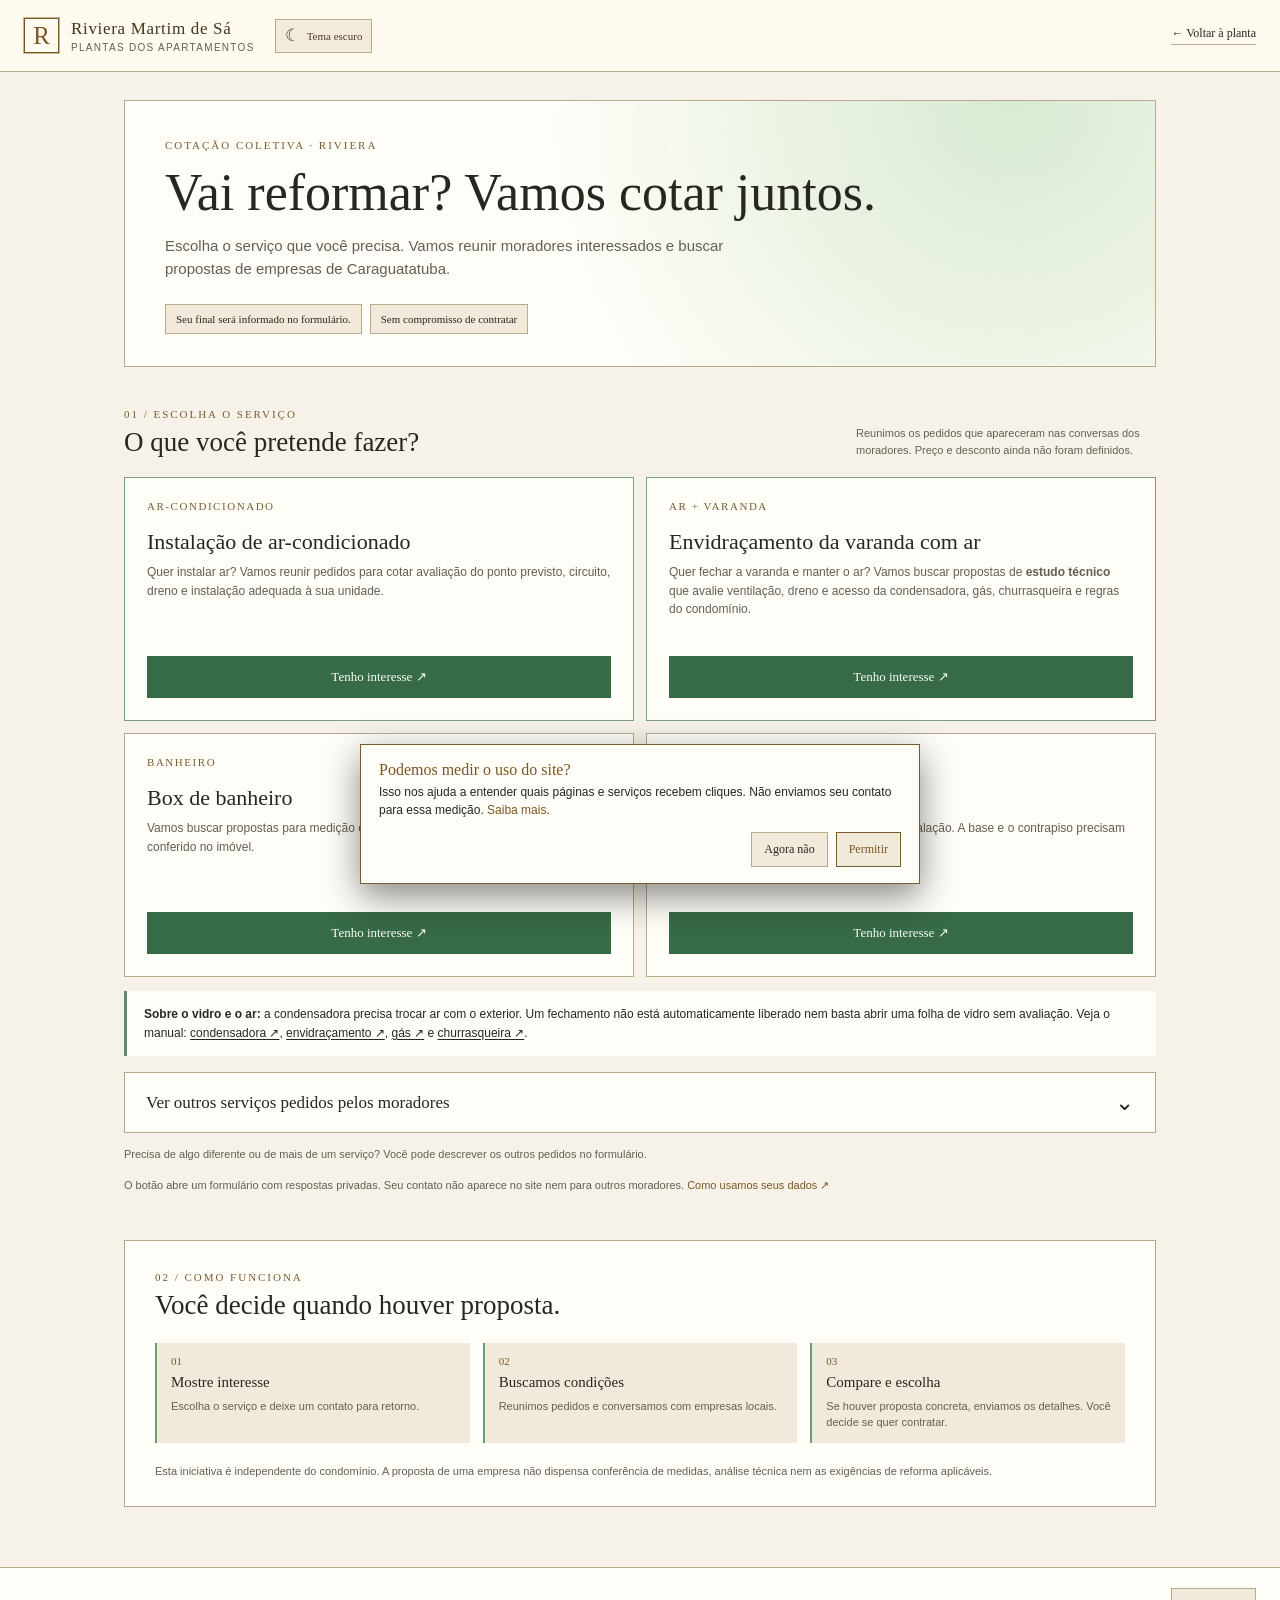
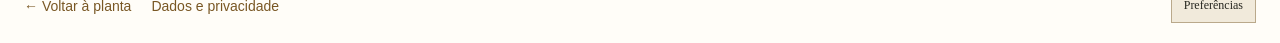
==== commit e4c62811: "Expand collective quotes to resident-requested services" ====
--- a/cotacao-coletiva.html
+++ b/cotacao-coletiva.html
@@ -4,15 +4,15 @@
   <meta charset="utf-8">
   <meta name="viewport" content="width=device-width, initial-scale=1">
   <meta id="browser-theme-color" name="theme-color" content="#f6f2e9">
-  <meta name="description" content="Junte seu interesse ao de outros moradores do Riviera Martim de Sá para buscar propostas de box, piso e ar-condicionado em Caraguatatuba.">
+  <meta name="description" content="Junte seu interesse ao de outros moradores do Riviera Martim de Sá para buscar propostas de serviços de reforma em Caraguatatuba.">
   <title>Cotação coletiva · Riviera Plantas</title>
   <link rel="icon" type="image/svg+xml" href="favicon.svg">
   <script>try{if(localStorage.getItem("riviera-theme")==="dark"){document.documentElement.dataset.theme="dark";document.getElementById("browser-theme-color").content="#0b0b0a"}}catch{}</script>
   <link rel="stylesheet" href="styles.css?v=cooktop-brinde-1">
   <link rel="stylesheet" href="analytics.css?v=1">
-  <link rel="stylesheet" href="coletiva.css?v=1">
+  <link rel="stylesheet" href="coletiva.css?v=2">
   <script src="analytics.js?v=1" defer></script>
-  <script src="coletiva.js?v=1" defer></script>
+  <script src="coletiva.js?v=2" defer></script>
 </head>
 <body class="collective-page">
   <a class="skip-link" href="#conteudo">Ir para os serviços</a>
@@ -29,28 +29,59 @@
       <div class="collective-hero-meta"><span id="collective-final">Seu final será informado no formulário.</span><span>Sem compromisso de contratar</span></div>
     </section>
     <section class="collective-content" aria-labelledby="services-title">
-      <div class="collective-section-heading"><div><span class="section-kicker">01 / ESCOLHA O SERVIÇO</span><h2 id="services-title">O que você pretende fazer?</h2></div><p>Seu interesse ajuda a pedir propostas. Preço e desconto ainda não foram definidos.</p></div>
+      <div class="collective-section-heading"><div><span class="section-kicker">01 / ESCOLHA O SERVIÇO</span><h2 id="services-title">O que você pretende fazer?</h2></div><p>Reunimos os pedidos que apareceram nas conversas dos moradores. Preço e desconto ainda não foram definidos.</p></div>
       <div class="collective-cards">
+        <article class="collective-card collective-card--focus" data-collective-card="ar">
+          <span class="collective-card-number">AR-CONDICIONADO</span>
+          <h3>Instalação de ar-condicionado</h3>
+          <p>Quer instalar ar? Vamos reunir pedidos para cotar avaliação do ponto previsto, circuito, dreno e instalação adequada à sua unidade.</p>
+          <a data-collective-link="ar" href="#" aria-label="Tenho interesse em instalação de ar-condicionado; abre o Google Formulários em nova aba">Tenho interesse ↗</a>
+        </article>
+        <article class="collective-card collective-card--focus" data-collective-card="vidro_ar">
+          <span class="collective-card-number">AR + VARANDA</span>
+          <h3>Envidraçamento da varanda com ar</h3>
+          <p>Quer fechar a varanda e manter o ar? Vamos buscar propostas de <strong>estudo técnico</strong> que avalie ventilação, dreno e acesso da condensadora, gás, churrasqueira e regras do condomínio.</p>
+          <a data-collective-link="vidro_ar" href="#" aria-label="Tenho interesse em estudo de envidraçamento da varanda com ar-condicionado; abre o Google Formulários em nova aba">Tenho interesse ↗</a>
+        </article>
         <article class="collective-card" data-collective-card="box">
-          <span class="collective-card-number">01</span>
+          <span class="collective-card-number">BANHEIRO</span>
           <h3>Box de banheiro</h3>
           <p>Vamos buscar propostas para medição e instalação. Cada banheiro precisa ser conferido no imóvel.</p>
           <a data-collective-link="box" href="#" aria-label="Tenho interesse em box de banheiro; abre o Google Formulários em nova aba">Tenho interesse ↗</a>
         </article>
         <article class="collective-card" data-collective-card="piso">
-          <span class="collective-card-number">02</span>
+          <span class="collective-card-number">ACABAMENTO</span>
           <h3>Pisos e revestimentos</h3>
           <p>Vamos comparar propostas de materiais e instalação. A base e o contrapiso precisam ser avaliados separadamente.</p>
           <a data-collective-link="piso" href="#" aria-label="Tenho interesse em pisos e revestimentos; abre o Google Formulários em nova aba">Tenho interesse ↗</a>
         </article>
-        <article class="collective-card" data-collective-card="ar">
-          <span class="collective-card-number">03</span>
-          <h3>Ar-condicionado</h3>
-          <p>Vamos cotar avaliação e instalação nos pontos previstos. Circuito, dreno e ventilação precisam ser conferidos por profissional.</p>
-          <a data-collective-link="ar" href="#" aria-label="Tenho interesse em ar-condicionado; abre o Google Formulários em nova aba">Tenho interesse ↗</a>
-        </article>
       </div>
-      <p class="collective-privacy-note">O botão abre um formulário privado. Seu contato não aparece no site nem para outros moradores. <a href="privacidade.html#cotacao-coletiva">Como usamos seus dados ↗</a></p>
+      <div class="collective-caution" role="note"><strong>Sobre o vidro e o ar:</strong> a condensadora precisa trocar ar com o exterior. Um fechamento não está automaticamente liberado nem basta abrir uma folha de vidro sem avaliação. Veja o manual: <a href="assets/docs/manual-proprietario.pdf#page=106" target="_blank" rel="noopener">condensadora ↗</a>, <a href="assets/docs/manual-proprietario.pdf#page=25" target="_blank" rel="noopener">envidraçamento ↗</a>, <a href="assets/docs/manual-proprietario.pdf#page=94" target="_blank" rel="noopener">gás ↗</a> e <a href="assets/docs/manual-proprietario.pdf#page=111" target="_blank" rel="noopener">churrasqueira ↗</a>.</div>
+      <details class="collective-more" id="mais-servicos">
+        <summary>Ver outros serviços pedidos pelos moradores <span aria-hidden="true">⌄</span></summary>
+        <div class="collective-more-content">
+          <section aria-labelledby="collective-group-protection"><h3 id="collective-group-protection">Proteção e instalações</h3><ul>
+            <li data-collective-card="telas"><a data-collective-link="telas" href="#">Redes e telas de proteção <span aria-hidden="true">↗</span></a></li>
+            <li data-collective-card="fechadura"><a data-collective-link="fechadura" href="#">Fechadura eletrônica <span aria-hidden="true">↗</span></a></li>
+            <li data-collective-card="automacao"><a data-collective-link="automacao" href="#">Automação residencial <span aria-hidden="true">↗</span></a></li>
+            <li data-collective-card="eletrica"><a data-collective-link="eletrica" href="#">Elétrica e iluminação <span aria-hidden="true">↗</span></a></li>
+          </ul></section>
+          <section aria-labelledby="collective-group-works"><h3 id="collective-group-works">Obra e acabamentos</h3><ul>
+            <li data-collective-card="pedras"><a data-collective-link="pedras" href="#">Bancadas e pedras <span aria-hidden="true">↗</span></a></li>
+            <li data-collective-card="gesso"><a data-collective-link="gesso" href="#">Gesso e forro <span aria-hidden="true">↗</span></a></li>
+            <li data-collective-card="pintura"><a data-collective-link="pintura" href="#">Pintura <span aria-hidden="true">↗</span></a></li>
+            <li data-collective-card="obra"><a data-collective-link="obra" href="#">Pedreiro e obra geral <span aria-hidden="true">↗</span></a></li>
+          </ul></section>
+          <section aria-labelledby="collective-group-projects"><h3 id="collective-group-projects">Projetos e móveis</h3><ul>
+            <li data-collective-card="marcenaria"><a data-collective-link="marcenaria" href="#">Móveis planejados e marcenaria <span aria-hidden="true">↗</span></a></li>
+            <li data-collective-card="projeto"><a data-collective-link="projeto" href="#">Projeto de arquitetura <span aria-hidden="true">↗</span></a></li>
+            <li data-collective-card="engenharia"><a data-collective-link="engenharia" href="#">Engenheiro para reforma <span aria-hidden="true">↗</span></a></li>
+            <li data-collective-card="art_rrt"><a data-collective-link="art_rrt" href="#">ART ou RRT para reforma <span aria-hidden="true">↗</span></a></li>
+          </ul></section>
+        </div>
+      </details>
+      <p class="collective-other-note">Precisa de algo diferente ou de mais de um serviço? Você pode descrever os outros pedidos no formulário.</p>
+      <p class="collective-privacy-note">O botão abre um formulário com respostas privadas. Seu contato não aparece no site nem para outros moradores. <a href="privacidade.html#cotacao-coletiva">Como usamos seus dados ↗</a></p>
     </section>
     <section class="collective-how" aria-labelledby="how-title"><span class="section-kicker">02 / COMO FUNCIONA</span><h2 id="how-title">Você decide quando houver proposta.</h2><ol><li><strong>Mostre interesse</strong><span>Escolha o serviço e deixe um contato para retorno.</span></li><li><strong>Buscamos condições</strong><span>Reunimos pedidos e conversamos com empresas locais.</span></li><li><strong>Compare e escolha</strong><span>Se houver proposta concreta, enviamos os detalhes. Você decide se quer contratar.</span></li></ol><p>Esta iniciativa é independente do condomínio. A proposta de uma empresa não dispensa conferência de medidas, análise técnica nem as exigências de reforma aplicáveis.</p></section>
   </main>
--- a/coletiva.css
+++ b/coletiva.css
@@ -29,8 +29,9 @@
 .collective-section-heading{display:flex;align-items:end;justify-content:space-between;gap:24px;margin-bottom:19px}
 .collective-section-heading h2,.collective-how h2{margin:6px 0 0;font:normal 27px Georgia,serif;color:var(--text)}
 .collective-section-heading p{max-width:300px;margin:0;color:var(--muted);font-size:11px;line-height:1.5}
-.collective-cards{display:grid;grid-template-columns:repeat(3,minmax(0,1fr));gap:12px}
+.collective-cards{display:grid;grid-template-columns:repeat(2,minmax(0,1fr));gap:12px}
 .collective-card{position:relative;display:flex;flex-direction:column;min-height:244px;padding:22px;border:1px solid var(--line);background:var(--panel)}
+.collective-card--focus{border-color:#799e82}
 .collective-card.is-selected{border-color:#75ad82;box-shadow:0 0 0 2px #75ad8244}
 .collective-card-number{color:var(--gold-dim);font:11px Georgia,serif;letter-spacing:.14em}
 .collective-card h3{margin:17px 0 8px;font:normal 22px Georgia,serif;color:var(--text)}
@@ -38,6 +39,23 @@
 .collective-card a{display:block;padding:12px;border:1px solid #6d9b76;background:#254c34;color:#f5fff1;text-align:center;font:13px Georgia,serif}
 .collective-card a:hover,.collective-card a:focus-visible{background:#316444;color:#fff}
 .collective-selected{position:absolute;top:-12px;right:12px;padding:5px 8px;background:#285e3d;color:#fff;font:10px Georgia,serif}
+.collective-caution{margin-top:14px;padding:14px 17px;border-left:3px solid #608a70;background:var(--panel);color:var(--text);font-size:12px;line-height:1.55}
+.collective-caution a{color:var(--text);text-decoration:underline;text-underline-offset:2px}
+.collective-more{margin-top:16px;border:1px solid var(--line);background:var(--panel)}
+.collective-more summary{display:flex;align-items:center;justify-content:space-between;gap:16px;padding:18px 21px;cursor:pointer;color:var(--text);font:17px Georgia,serif;list-style:none}
+.collective-more summary::-webkit-details-marker{display:none}
+.collective-more summary:focus-visible{outline:2px solid #659a70;outline-offset:-4px}
+.collective-more summary span{font-size:23px;line-height:1;transition:transform .2s}
+.collective-more[open] summary span{transform:rotate(180deg)}
+.collective-more-content{display:grid;grid-template-columns:repeat(3,minmax(0,1fr));gap:22px;padding:7px 21px 22px;border-top:1px solid var(--line)}
+.collective-more-content h3{margin:15px 0 12px;color:var(--gold);font:15px Georgia,serif}
+.collective-more-content ul{margin:0;padding:0;list-style:none}
+.collective-more-content li{margin-top:7px;border:1px solid var(--line);background:var(--panel-2)}
+.collective-more-content li.is-selected{border-color:#75ad82;box-shadow:0 0 0 2px #75ad8244}
+.collective-mini-selected{display:block;padding:8px 12px 0;color:var(--gold);font-size:10px}
+.collective-more-content li a{display:flex;justify-content:space-between;gap:10px;padding:11px 12px;color:var(--text);font-size:12px;line-height:1.35}
+.collective-more-content li a:hover,.collective-more-content li a:focus-visible{background:#70a47c33}
+.collective-other-note{margin:13px 0 0;color:var(--muted);font-size:11px;line-height:1.5}
 .collective-privacy-note{margin:14px 0 0;color:var(--muted);font-size:11px;line-height:1.55}
 .collective-how{margin-top:46px;padding:27px 30px;border:1px solid var(--line);background:var(--panel)}
 .collective-how ol{display:grid;grid-template-columns:repeat(3,minmax(0,1fr));gap:13px;margin:22px 0 20px;padding:0;list-style:none;counter-reset:step}
@@ -51,4 +69,4 @@
 html[data-theme="light"] .collective-hero{background:radial-gradient(circle at 86% 0,#d9ead2,transparent 50%),#fffdf8}
 html[data-theme="light"] .collective-card a{background:#376a46;border-color:#376a46}
 html[data-theme="light"] .collective-card a:hover{background:#285a37}
-@media(max-width:700px){.collective-page .topbar{gap:10px;padding:9px 13px;min-height:56px}.collective-page .identity strong{font-size:13px}.collective-page .identity small{font-size:8px}.collective-page .toplink{font-size:10px;white-space:normal;text-align:right}.collective-main{padding:14px 12px 36px}.collective-hero{padding:24px 19px}.collective-hero h1{font-size:31px}.collective-hero p{font-size:13px}.collective-hero-meta{margin-top:18px}.collective-content{padding-top:28px}.collective-section-heading{display:block}.collective-section-heading h2,.collective-how h2{font-size:23px}.collective-section-heading p{margin-top:8px}.collective-cards{grid-template-columns:1fr}.collective-card{min-height:0;padding:17px}.collective-card h3{margin:10px 0 6px;font-size:20px}.collective-card p{margin-bottom:15px}.collective-how{margin-top:32px;padding:20px}.collective-how ol{grid-template-columns:1fr;gap:8px}.collective-footer{flex-wrap:wrap;padding:17px 12px;font-size:11px}}
+@media(max-width:700px){.collective-page .topbar{gap:10px;padding:9px 13px;min-height:56px}.collective-page .identity strong{font-size:13px}.collective-page .identity small{font-size:8px}.collective-page .toplink{font-size:10px;white-space:normal;text-align:right}.collective-main{padding:14px 12px 36px}.collective-hero{padding:24px 19px}.collective-hero h1{font-size:31px}.collective-hero p{font-size:13px}.collective-hero-meta{margin-top:18px}.collective-content{padding-top:28px}.collective-section-heading{display:block}.collective-section-heading h2,.collective-how h2{font-size:23px}.collective-section-heading p{margin-top:8px}.collective-cards{grid-template-columns:1fr}.collective-card{min-height:0;padding:17px}.collective-card h3{margin:10px 0 6px;font-size:20px}.collective-card p{margin-bottom:15px}.collective-more summary{padding:15px;font-size:15px}.collective-more-content{grid-template-columns:1fr;gap:7px;padding:3px 14px 16px}.collective-more-content h3{margin:14px 0 8px}.collective-more-content li a{padding:12px}.collective-how{margin-top:32px;padding:20px}.collective-how ol{grid-template-columns:1fr;gap:8px}.collective-footer{flex-wrap:wrap;padding:17px 12px;font-size:11px}}
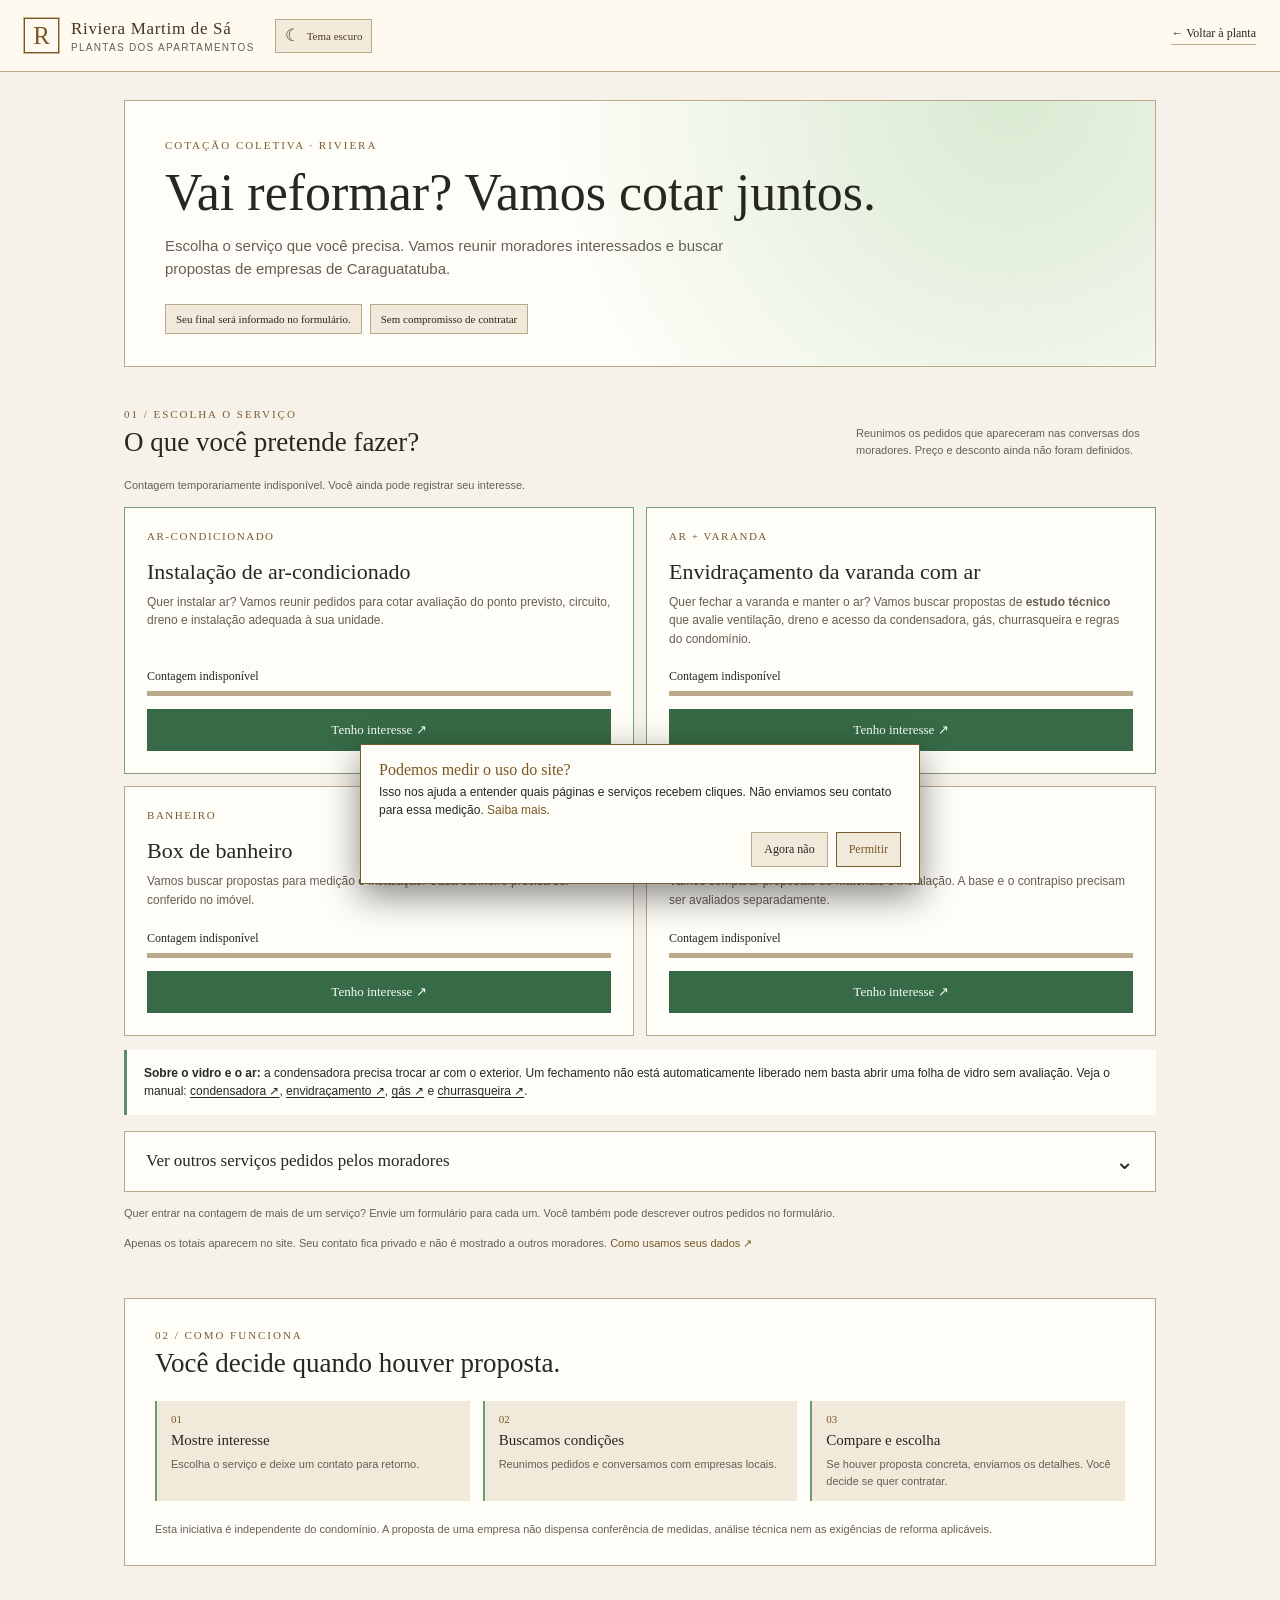
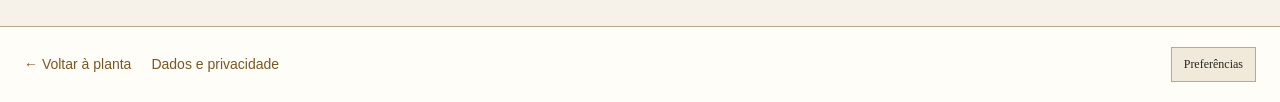
==== commit b9db538b: "Mostra interessados por serviço na cotação coletiva" ====
--- a/cotacao-coletiva.html
+++ b/cotacao-coletiva.html
@@ -10,9 +10,9 @@
   <script>try{if(localStorage.getItem("riviera-theme")==="dark"){document.documentElement.dataset.theme="dark";document.getElementById("browser-theme-color").content="#0b0b0a"}}catch{}</script>
   <link rel="stylesheet" href="styles.css?v=cooktop-brinde-1">
   <link rel="stylesheet" href="analytics.css?v=1">
-  <link rel="stylesheet" href="coletiva.css?v=2">
+  <link rel="stylesheet" href="coletiva.css?v=3">
   <script src="analytics.js?v=1" defer></script>
-  <script src="coletiva.js?v=2" defer></script>
+  <script src="coletiva.js?v=3" defer></script>
 </head>
 <body class="collective-page">
   <a class="skip-link" href="#conteudo">Ir para os serviços</a>
@@ -30,6 +30,7 @@
     </section>
     <section class="collective-content" aria-labelledby="services-title">
       <div class="collective-section-heading"><div><span class="section-kicker">01 / ESCOLHA O SERVIÇO</span><h2 id="services-title">O que você pretende fazer?</h2></div><p>Reunimos os pedidos que apareceram nas conversas dos moradores. Preço e desconto ainda não foram definidos.</p></div>
+      <p id="collective-count-status" class="collective-count-status" role="status">Carregando interessados por serviço…</p>
       <div class="collective-cards">
         <article class="collective-card collective-card--focus" data-collective-card="ar">
           <span class="collective-card-number">AR-CONDICIONADO</span>
@@ -80,8 +81,8 @@
           </ul></section>
         </div>
       </details>
-      <p class="collective-other-note">Precisa de algo diferente ou de mais de um serviço? Você pode descrever os outros pedidos no formulário.</p>
-      <p class="collective-privacy-note">O botão abre um formulário com respostas privadas. Seu contato não aparece no site nem para outros moradores. <a href="privacidade.html#cotacao-coletiva">Como usamos seus dados ↗</a></p>
+      <p class="collective-other-note">Quer entrar na contagem de mais de um serviço? Envie um formulário para cada um. Você também pode descrever outros pedidos no formulário.</p>
+      <p class="collective-privacy-note">Apenas os totais aparecem no site. Seu contato fica privado e não é mostrado a outros moradores. <a href="privacidade.html#cotacao-coletiva">Como usamos seus dados ↗</a></p>
     </section>
     <section class="collective-how" aria-labelledby="how-title"><span class="section-kicker">02 / COMO FUNCIONA</span><h2 id="how-title">Você decide quando houver proposta.</h2><ol><li><strong>Mostre interesse</strong><span>Escolha o serviço e deixe um contato para retorno.</span></li><li><strong>Buscamos condições</strong><span>Reunimos pedidos e conversamos com empresas locais.</span></li><li><strong>Compare e escolha</strong><span>Se houver proposta concreta, enviamos os detalhes. Você decide se quer contratar.</span></li></ol><p>Esta iniciativa é independente do condomínio. A proposta de uma empresa não dispensa conferência de medidas, análise técnica nem as exigências de reforma aplicáveis.</p></section>
   </main>
--- a/coletiva.css
+++ b/coletiva.css
@@ -29,6 +29,7 @@
 .collective-section-heading{display:flex;align-items:end;justify-content:space-between;gap:24px;margin-bottom:19px}
 .collective-section-heading h2,.collective-how h2{margin:6px 0 0;font:normal 27px Georgia,serif;color:var(--text)}
 .collective-section-heading p{max-width:300px;margin:0;color:var(--muted);font-size:11px;line-height:1.5}
+.collective-count-status{margin:0 0 13px;color:var(--muted);font-size:11px;line-height:1.5}
 .collective-cards{display:grid;grid-template-columns:repeat(2,minmax(0,1fr));gap:12px}
 .collective-card{position:relative;display:flex;flex-direction:column;min-height:244px;padding:22px;border:1px solid var(--line);background:var(--panel)}
 .collective-card--focus{border-color:#799e82}
@@ -36,6 +37,12 @@
 .collective-card-number{color:var(--gold-dim);font:11px Georgia,serif;letter-spacing:.14em}
 .collective-card h3{margin:17px 0 8px;font:normal 22px Georgia,serif;color:var(--text)}
 .collective-card p{flex:1;margin:0 0 21px;color:var(--muted);font-size:12px;line-height:1.55}
+.collective-count-block{margin:0 0 13px}
+.collective-count{display:block;margin-bottom:7px;color:var(--text);font:12px Georgia,serif}
+.collective-progress{display:block;width:100%;height:5px;overflow:hidden;background:var(--line)}
+.collective-progress span{display:block;width:0;height:100%;background:#5e9a6c;transition:width .45s ease}
+.collective-minimum-reached .collective-count{color:#5ca673}
+.collective-minimum-reached .collective-progress span{background:#4eaa63}
 .collective-card a{display:block;padding:12px;border:1px solid #6d9b76;background:#254c34;color:#f5fff1;text-align:center;font:13px Georgia,serif}
 .collective-card a:hover,.collective-card a:focus-visible{background:#316444;color:#fff}
 .collective-selected{position:absolute;top:-12px;right:12px;padding:5px 8px;background:#285e3d;color:#fff;font:10px Georgia,serif}
@@ -54,6 +61,9 @@
 .collective-more-content li.is-selected{border-color:#75ad82;box-shadow:0 0 0 2px #75ad8244}
 .collective-mini-selected{display:block;padding:8px 12px 0;color:var(--gold);font-size:10px}
 .collective-more-content li a{display:flex;justify-content:space-between;gap:10px;padding:11px 12px;color:var(--text);font-size:12px;line-height:1.35}
+.collective-mini-count{flex:0 0 auto;margin-left:auto;color:var(--muted);font:11px Georgia,serif;white-space:nowrap}
+.collective-more-content li.collective-minimum-reached .collective-mini-count{color:#5ca673}
+.collective-more-content li a span[aria-hidden]{flex:0 0 auto}
 .collective-more-content li a:hover,.collective-more-content li a:focus-visible{background:#70a47c33}
 .collective-other-note{margin:13px 0 0;color:var(--muted);font-size:11px;line-height:1.5}
 .collective-privacy-note{margin:14px 0 0;color:var(--muted);font-size:11px;line-height:1.55}
@@ -69,4 +79,4 @@
 html[data-theme="light"] .collective-hero{background:radial-gradient(circle at 86% 0,#d9ead2,transparent 50%),#fffdf8}
 html[data-theme="light"] .collective-card a{background:#376a46;border-color:#376a46}
 html[data-theme="light"] .collective-card a:hover{background:#285a37}
-@media(max-width:700px){.collective-page .topbar{gap:10px;padding:9px 13px;min-height:56px}.collective-page .identity strong{font-size:13px}.collective-page .identity small{font-size:8px}.collective-page .toplink{font-size:10px;white-space:normal;text-align:right}.collective-main{padding:14px 12px 36px}.collective-hero{padding:24px 19px}.collective-hero h1{font-size:31px}.collective-hero p{font-size:13px}.collective-hero-meta{margin-top:18px}.collective-content{padding-top:28px}.collective-section-heading{display:block}.collective-section-heading h2,.collective-how h2{font-size:23px}.collective-section-heading p{margin-top:8px}.collective-cards{grid-template-columns:1fr}.collective-card{min-height:0;padding:17px}.collective-card h3{margin:10px 0 6px;font-size:20px}.collective-card p{margin-bottom:15px}.collective-more summary{padding:15px;font-size:15px}.collective-more-content{grid-template-columns:1fr;gap:7px;padding:3px 14px 16px}.collective-more-content h3{margin:14px 0 8px}.collective-more-content li a{padding:12px}.collective-how{margin-top:32px;padding:20px}.collective-how ol{grid-template-columns:1fr;gap:8px}.collective-footer{flex-wrap:wrap;padding:17px 12px;font-size:11px}}
+@media(max-width:700px){.collective-page .topbar{gap:10px;padding:9px 13px;min-height:56px}.collective-page .identity strong{font-size:13px}.collective-page .identity small{font-size:8px}.collective-page .toplink{font-size:10px;white-space:normal;text-align:right}.collective-main{padding:14px 12px 36px}.collective-hero{padding:24px 19px}.collective-hero h1{font-size:31px}.collective-hero p{font-size:13px}.collective-hero-meta{margin-top:18px}.collective-content{padding-top:28px}.collective-section-heading{display:block}.collective-section-heading h2,.collective-how h2{font-size:23px}.collective-section-heading p{margin-top:8px}.collective-cards{grid-template-columns:1fr}.collective-card{min-height:0;padding:17px}.collective-card h3{margin:10px 0 6px;font-size:20px}.collective-card p{margin-bottom:15px}.collective-more summary{padding:15px;font-size:15px}.collective-more-content{grid-template-columns:1fr;gap:7px;padding:3px 14px 16px}.collective-more-content h3{margin:14px 0 8px}.collective-more-content li a{padding:12px;flex-wrap:wrap}.collective-mini-count{font-size:10px}.collective-how{margin-top:32px;padding:20px}.collective-how ol{grid-template-columns:1fr;gap:8px}.collective-footer{flex-wrap:wrap;padding:17px 12px;font-size:11px}}
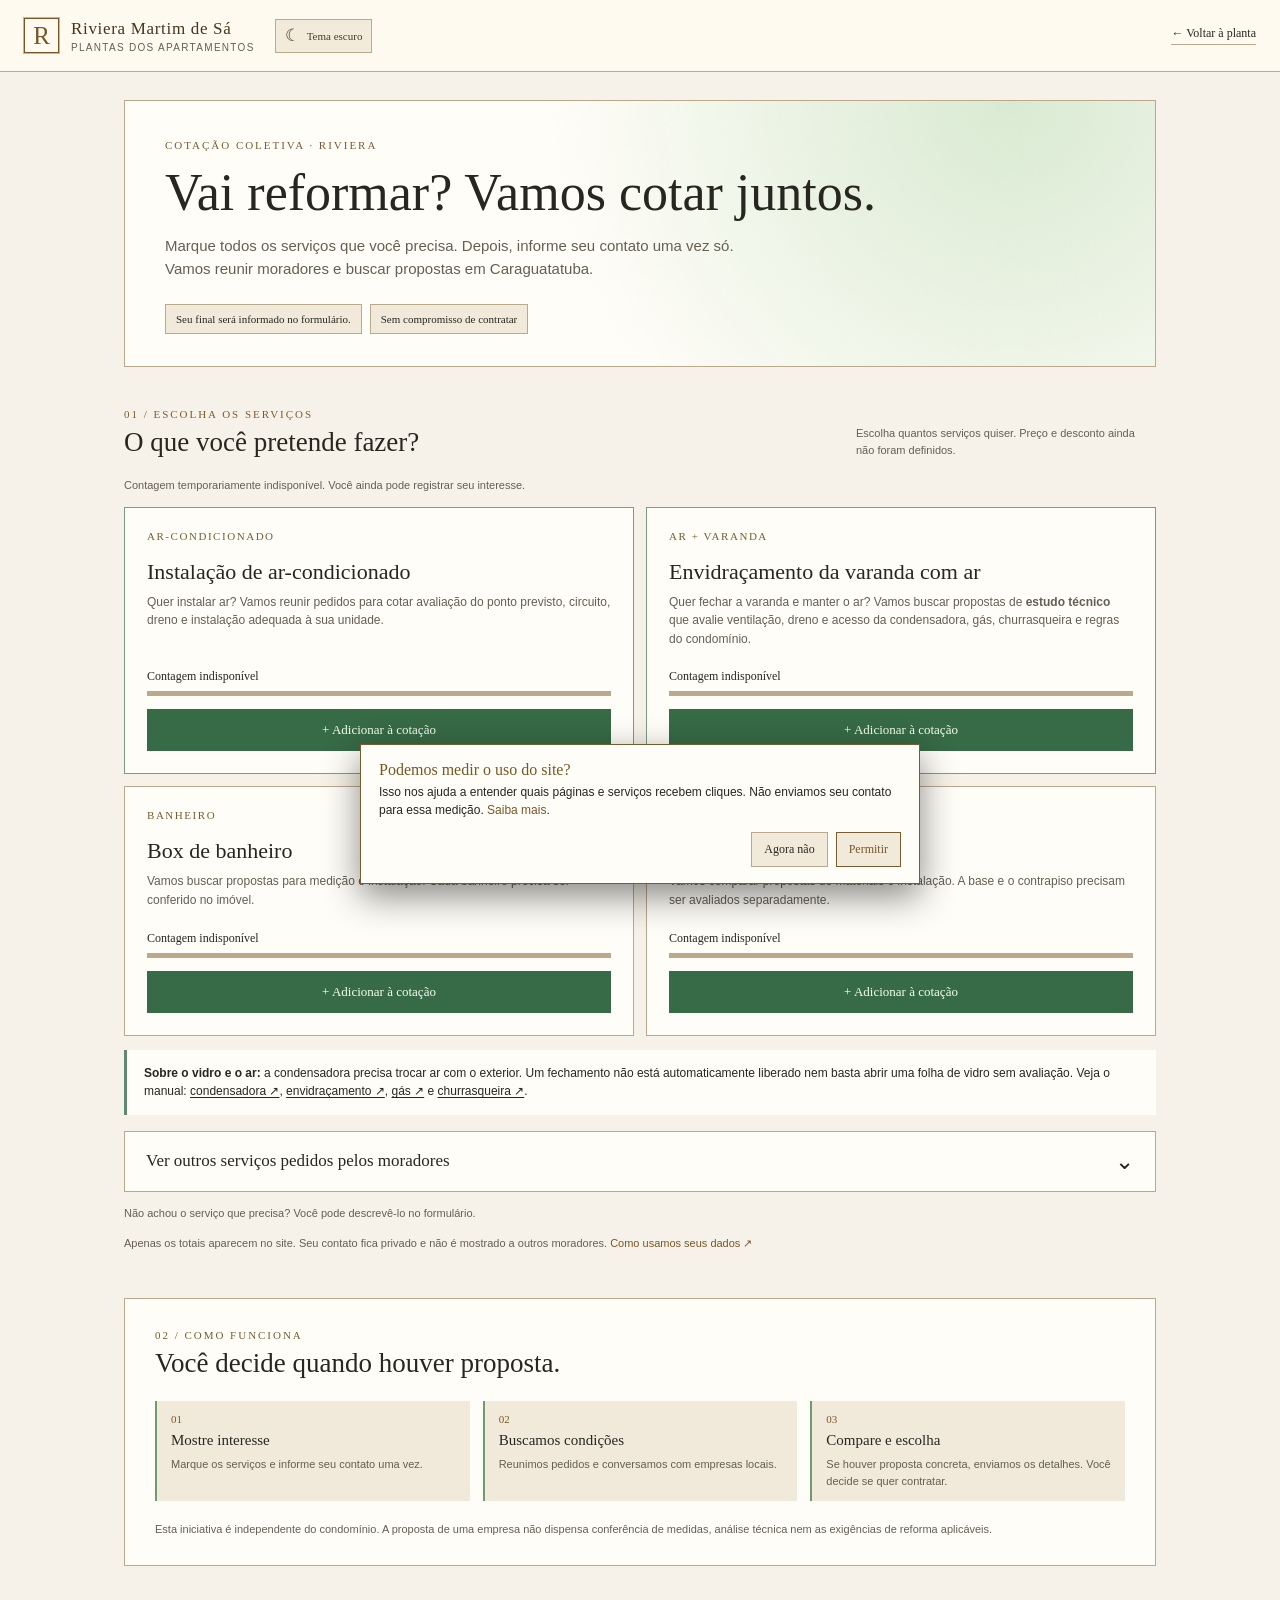
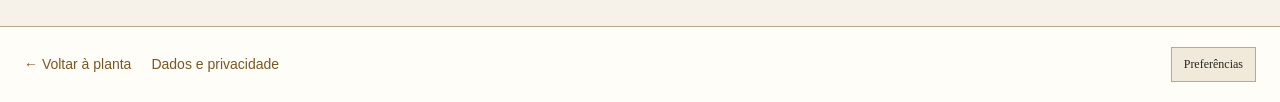
==== commit 72d6029d: "Permitir cotar vários serviços com um só cadastro" ====
--- a/cotacao-coletiva.html
+++ b/cotacao-coletiva.html
@@ -10,9 +10,9 @@
   <script>try{if(localStorage.getItem("riviera-theme")==="dark"){document.documentElement.dataset.theme="dark";document.getElementById("browser-theme-color").content="#0b0b0a"}}catch{}</script>
   <link rel="stylesheet" href="styles.css?v=cooktop-brinde-1">
   <link rel="stylesheet" href="analytics.css?v=1">
-  <link rel="stylesheet" href="coletiva.css?v=3">
+  <link rel="stylesheet" href="coletiva.css?v=4">
   <script src="analytics.js?v=1" defer></script>
-  <script src="coletiva.js?v=3" defer></script>
+  <script src="coletiva.js?v=4" defer></script>
 </head>
 <body class="collective-page">
   <a class="skip-link" href="#conteudo">Ir para os serviços</a>
@@ -25,11 +25,11 @@
     <section class="collective-hero" aria-labelledby="collective-title">
       <span class="section-kicker">COTAÇÃO COLETIVA · RIVIERA</span>
       <h1 id="collective-title">Vai reformar? Vamos cotar juntos.</h1>
-      <p>Escolha o serviço que você precisa. Vamos reunir moradores interessados e buscar propostas de empresas de Caraguatatuba.</p>
+      <p>Marque todos os serviços que você precisa. Depois, informe seu contato uma vez só. Vamos reunir moradores e buscar propostas em Caraguatatuba.</p>
       <div class="collective-hero-meta"><span id="collective-final">Seu final será informado no formulário.</span><span>Sem compromisso de contratar</span></div>
     </section>
     <section class="collective-content" aria-labelledby="services-title">
-      <div class="collective-section-heading"><div><span class="section-kicker">01 / ESCOLHA O SERVIÇO</span><h2 id="services-title">O que você pretende fazer?</h2></div><p>Reunimos os pedidos que apareceram nas conversas dos moradores. Preço e desconto ainda não foram definidos.</p></div>
+      <div class="collective-section-heading"><div><span class="section-kicker">01 / ESCOLHA OS SERVIÇOS</span><h2 id="services-title">O que você pretende fazer?</h2></div><p>Escolha quantos serviços quiser. Preço e desconto ainda não foram definidos.</p></div>
       <p id="collective-count-status" class="collective-count-status" role="status">Carregando interessados por serviço…</p>
       <div class="collective-cards">
         <article class="collective-card collective-card--focus" data-collective-card="ar">
@@ -81,11 +81,12 @@
           </ul></section>
         </div>
       </details>
-      <p class="collective-other-note">Quer entrar na contagem de mais de um serviço? Envie um formulário para cada um. Você também pode descrever outros pedidos no formulário.</p>
+      <p class="collective-other-note">Não achou o serviço que precisa? Você pode descrevê-lo no formulário.</p>
       <p class="collective-privacy-note">Apenas os totais aparecem no site. Seu contato fica privado e não é mostrado a outros moradores. <a href="privacidade.html#cotacao-coletiva">Como usamos seus dados ↗</a></p>
     </section>
-    <section class="collective-how" aria-labelledby="how-title"><span class="section-kicker">02 / COMO FUNCIONA</span><h2 id="how-title">Você decide quando houver proposta.</h2><ol><li><strong>Mostre interesse</strong><span>Escolha o serviço e deixe um contato para retorno.</span></li><li><strong>Buscamos condições</strong><span>Reunimos pedidos e conversamos com empresas locais.</span></li><li><strong>Compare e escolha</strong><span>Se houver proposta concreta, enviamos os detalhes. Você decide se quer contratar.</span></li></ol><p>Esta iniciativa é independente do condomínio. A proposta de uma empresa não dispensa conferência de medidas, análise técnica nem as exigências de reforma aplicáveis.</p></section>
+    <section class="collective-how" aria-labelledby="how-title"><span class="section-kicker">02 / COMO FUNCIONA</span><h2 id="how-title">Você decide quando houver proposta.</h2><ol><li><strong>Mostre interesse</strong><span>Marque os serviços e informe seu contato uma vez.</span></li><li><strong>Buscamos condições</strong><span>Reunimos pedidos e conversamos com empresas locais.</span></li><li><strong>Compare e escolha</strong><span>Se houver proposta concreta, enviamos os detalhes. Você decide se quer contratar.</span></li></ol><p>Esta iniciativa é independente do condomínio. A proposta de uma empresa não dispensa conferência de medidas, análise técnica nem as exigências de reforma aplicáveis.</p></section>
   </main>
+  <aside id="collective-selection-bar" class="collective-selection-bar" aria-label="Serviços escolhidos" hidden><div class="collective-selection-copy"><strong id="collective-selection-total"></strong><small id="collective-selection-names"></small></div><a id="collective-selection-continue" href="https://docs.google.com/forms/d/e/1FAIpQLSdf92pmIKpQGUMzGYDpxC2nkZ5G6W54YkaZIYAsy1__SufEPA/viewform" target="_blank" rel="noopener">Continuar ↗</a></aside>
   <footer class="collective-footer"><a id="return-bottom" href="./">← Voltar à planta</a><a href="privacidade.html#cotacao-coletiva">Dados e privacidade</a><button id="analytics-preferences" class="analytics-preferences" type="button" hidden>Preferências</button></footer>
   <section id="analytics-consent" class="analytics-consent" aria-label="Privacidade das visitas" hidden><p><strong>Podemos medir o uso do site?</strong> Isso nos ajuda a entender quais páginas e serviços recebem cliques. Não enviamos seu contato para essa medição. <a href="privacidade.html">Saiba mais</a>.</p><div><button id="analytics-reject" type="button">Agora não</button><button id="analytics-accept" type="button">Permitir</button></div></section>
 </body>
--- a/coletiva.css
+++ b/coletiva.css
@@ -34,6 +34,7 @@
 .collective-card{position:relative;display:flex;flex-direction:column;min-height:244px;padding:22px;border:1px solid var(--line);background:var(--panel)}
 .collective-card--focus{border-color:#799e82}
 .collective-card.is-selected{border-color:#75ad82;box-shadow:0 0 0 2px #75ad8244}
+.collective-card.is-picked,.collective-more-content li.is-picked{border-color:#4f9b64;box-shadow:0 0 0 2px #4f9b6440}
 .collective-card-number{color:var(--gold-dim);font:11px Georgia,serif;letter-spacing:.14em}
 .collective-card h3{margin:17px 0 8px;font:normal 22px Georgia,serif;color:var(--text)}
 .collective-card p{flex:1;margin:0 0 21px;color:var(--muted);font-size:12px;line-height:1.55}
@@ -43,8 +44,9 @@
 .collective-progress span{display:block;width:0;height:100%;background:#5e9a6c;transition:width .45s ease}
 .collective-minimum-reached .collective-count{color:#5ca673}
 .collective-minimum-reached .collective-progress span{background:#4eaa63}
-.collective-card a{display:block;padding:12px;border:1px solid #6d9b76;background:#254c34;color:#f5fff1;text-align:center;font:13px Georgia,serif}
-.collective-card a:hover,.collective-card a:focus-visible{background:#316444;color:#fff}
+.collective-card .collective-select{display:block;width:100%;padding:12px;border:1px solid #6d9b76;background:#254c34;color:#f5fff1;text-align:center;font:13px Georgia,serif;cursor:pointer}
+.collective-card .collective-select:hover,.collective-card .collective-select:focus-visible{background:#316444;color:#fff}
+.collective-card.is-picked .collective-select{background:#e0f0de;color:#204e2d;border-color:#70a57b}
 .collective-selected{position:absolute;top:-12px;right:12px;padding:5px 8px;background:#285e3d;color:#fff;font:10px Georgia,serif}
 .collective-caution{margin-top:14px;padding:14px 17px;border-left:3px solid #608a70;background:var(--panel);color:var(--text);font-size:12px;line-height:1.55}
 .collective-caution a{color:var(--text);text-decoration:underline;text-underline-offset:2px}
@@ -60,13 +62,23 @@
 .collective-more-content li{margin-top:7px;border:1px solid var(--line);background:var(--panel-2)}
 .collective-more-content li.is-selected{border-color:#75ad82;box-shadow:0 0 0 2px #75ad8244}
 .collective-mini-selected{display:block;padding:8px 12px 0;color:var(--gold);font-size:10px}
-.collective-more-content li a{display:flex;justify-content:space-between;gap:10px;padding:11px 12px;color:var(--text);font-size:12px;line-height:1.35}
+.collective-more-content li .collective-select{display:flex;justify-content:space-between;align-items:center;gap:10px;width:100%;padding:11px 12px;border:0;background:transparent;color:var(--text);font:12px/1.35 Arial,sans-serif;text-align:left;cursor:pointer}
 .collective-mini-count{flex:0 0 auto;margin-left:auto;color:var(--muted);font:11px Georgia,serif;white-space:nowrap}
 .collective-more-content li.collective-minimum-reached .collective-mini-count{color:#5ca673}
-.collective-more-content li a span[aria-hidden]{flex:0 0 auto}
-.collective-more-content li a:hover,.collective-more-content li a:focus-visible{background:#70a47c33}
+.collective-more-content li .collective-select span[aria-hidden]{flex:0 0 auto}
+.collective-more-content li .collective-select:hover,.collective-more-content li .collective-select:focus-visible,.collective-more-content li.is-picked .collective-select{background:#70a47c33}
+.collective-more-content li.is-picked .collective-select span[aria-hidden]{color:#3c9b56;font-weight:bold}
 .collective-other-note{margin:13px 0 0;color:var(--muted);font-size:11px;line-height:1.5}
 .collective-privacy-note{margin:14px 0 0;color:var(--muted);font-size:11px;line-height:1.55}
+.collective-selection-bar{position:fixed;z-index:200;left:50%;bottom:max(14px,env(safe-area-inset-bottom));transform:translateX(-50%);display:flex;align-items:center;gap:18px;width:min(680px,calc(100% - 28px));min-height:70px;padding:11px 12px 11px 18px;border:1px solid #77a583;background:var(--panel);box-shadow:0 12px 35px #0005}
+.collective-selection-bar[hidden]{display:none}
+.collective-page .analytics-consent:not([hidden]){z-index:250}
+.collective-selection-copy{flex:1;min-width:0;color:var(--text)}
+.collective-selection-copy strong{display:block;font:16px Georgia,serif}
+.collective-selection-copy small{display:block;margin-top:4px;overflow:hidden;text-overflow:ellipsis;white-space:nowrap;color:var(--muted);font-size:11px}
+.collective-selection-bar a{flex:0 0 auto;padding:13px 16px;border:1px solid #6d9b76;background:#254c34;color:#fff;font:13px Georgia,serif;text-align:center}
+.collective-selection-bar a:hover,.collective-selection-bar a:focus-visible{background:#316444;color:#fff}
+.collective-page.has-collective-selection .collective-main{padding-bottom:130px}
 .collective-how{margin-top:46px;padding:27px 30px;border:1px solid var(--line);background:var(--panel)}
 .collective-how ol{display:grid;grid-template-columns:repeat(3,minmax(0,1fr));gap:13px;margin:22px 0 20px;padding:0;list-style:none;counter-reset:step}
 .collective-how li{counter-increment:step;padding:12px 14px;border-left:2px solid #6c9c70;background:var(--panel-2)}
@@ -77,6 +89,8 @@
 .collective-footer{display:flex;gap:20px;align-items:center;padding:20px 24px;border-top:1px solid var(--line);background:var(--panel)}
 .collective-footer .analytics-preferences{margin-left:auto}
 html[data-theme="light"] .collective-hero{background:radial-gradient(circle at 86% 0,#d9ead2,transparent 50%),#fffdf8}
-html[data-theme="light"] .collective-card a{background:#376a46;border-color:#376a46}
-html[data-theme="light"] .collective-card a:hover{background:#285a37}
-@media(max-width:700px){.collective-page .topbar{gap:10px;padding:9px 13px;min-height:56px}.collective-page .identity strong{font-size:13px}.collective-page .identity small{font-size:8px}.collective-page .toplink{font-size:10px;white-space:normal;text-align:right}.collective-main{padding:14px 12px 36px}.collective-hero{padding:24px 19px}.collective-hero h1{font-size:31px}.collective-hero p{font-size:13px}.collective-hero-meta{margin-top:18px}.collective-content{padding-top:28px}.collective-section-heading{display:block}.collective-section-heading h2,.collective-how h2{font-size:23px}.collective-section-heading p{margin-top:8px}.collective-cards{grid-template-columns:1fr}.collective-card{min-height:0;padding:17px}.collective-card h3{margin:10px 0 6px;font-size:20px}.collective-card p{margin-bottom:15px}.collective-more summary{padding:15px;font-size:15px}.collective-more-content{grid-template-columns:1fr;gap:7px;padding:3px 14px 16px}.collective-more-content h3{margin:14px 0 8px}.collective-more-content li a{padding:12px;flex-wrap:wrap}.collective-mini-count{font-size:10px}.collective-how{margin-top:32px;padding:20px}.collective-how ol{grid-template-columns:1fr;gap:8px}.collective-footer{flex-wrap:wrap;padding:17px 12px;font-size:11px}}
+html[data-theme="light"] .collective-card .collective-select{background:#376a46;border-color:#376a46}
+html[data-theme="light"] .collective-card .collective-select:hover{background:#285a37}
+html[data-theme="light"] .collective-card.is-picked .collective-select{background:#d9ead7;color:#245a35;border-color:#70a57b}
+html[data-theme="light"] .collective-selection-bar a{background:#376a46;border-color:#376a46}
+@media(max-width:700px){.collective-page .topbar{gap:10px;padding:9px 13px;min-height:56px}.collective-page .identity strong{font-size:13px}.collective-page .identity small{font-size:8px}.collective-page .toplink{font-size:10px;white-space:normal;text-align:right}.collective-main{padding:14px 12px 36px}.collective-hero{padding:24px 19px}.collective-hero h1{font-size:31px}.collective-hero p{font-size:13px}.collective-hero-meta{margin-top:18px}.collective-content{padding-top:28px}.collective-section-heading{display:block}.collective-section-heading h2,.collective-how h2{font-size:23px}.collective-section-heading p{margin-top:8px}.collective-cards{grid-template-columns:1fr}.collective-card{min-height:0;padding:17px}.collective-card h3{margin:10px 0 6px;font-size:20px}.collective-card p{margin-bottom:15px}.collective-more summary{padding:15px;font-size:15px}.collective-more-content{grid-template-columns:1fr;gap:7px;padding:3px 14px 16px}.collective-more-content h3{margin:14px 0 8px}.collective-more-content li .collective-select{padding:12px;flex-wrap:wrap}.collective-mini-count{font-size:10px}.collective-selection-bar{gap:8px;bottom:max(7px,env(safe-area-inset-bottom));width:calc(100% - 14px);min-height:58px;padding:8px 8px 8px 12px}.collective-selection-copy strong{font-size:13px}.collective-selection-copy small{font-size:10px}.collective-selection-bar a{padding:11px 9px;font-size:11px}.collective-page.has-collective-selection .collective-main{padding-bottom:115px}.collective-how{margin-top:32px;padding:20px}.collective-how ol{grid-template-columns:1fr;gap:8px}.collective-footer{flex-wrap:wrap;padding:17px 12px;font-size:11px}}
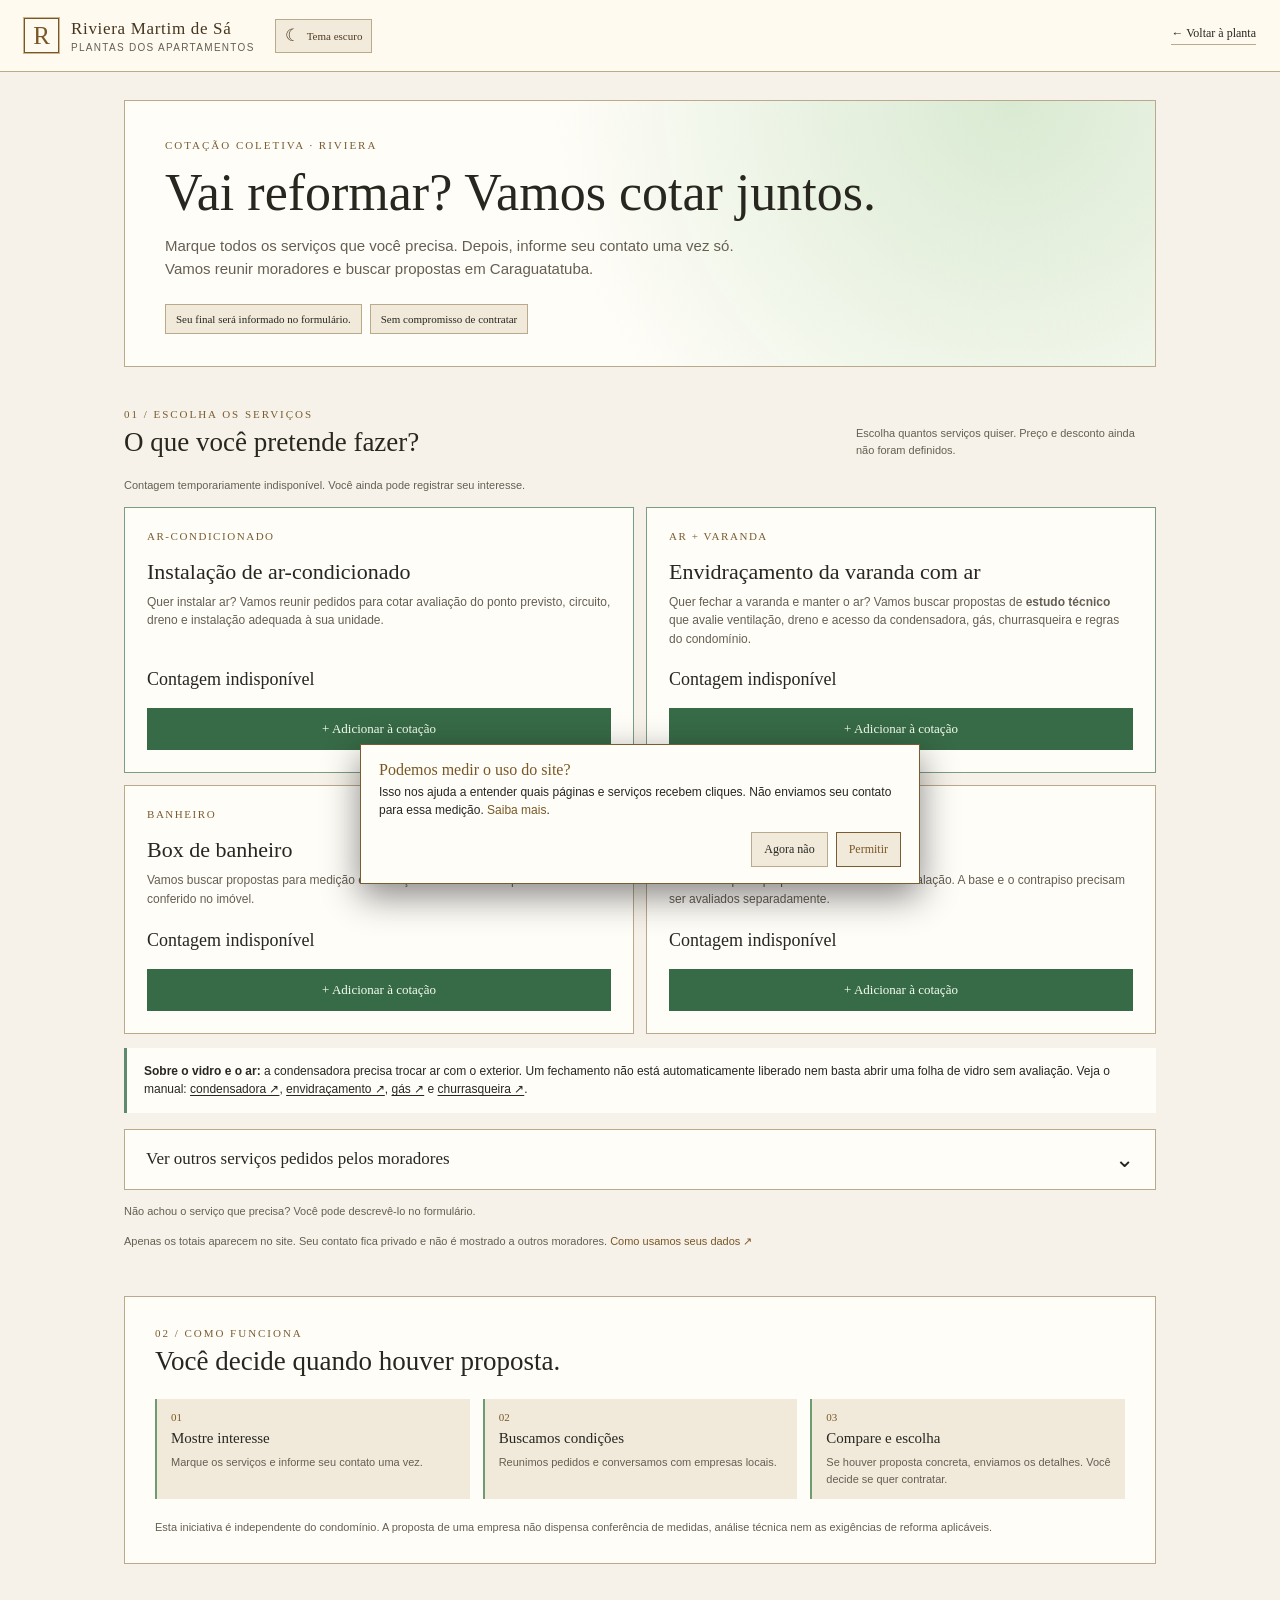
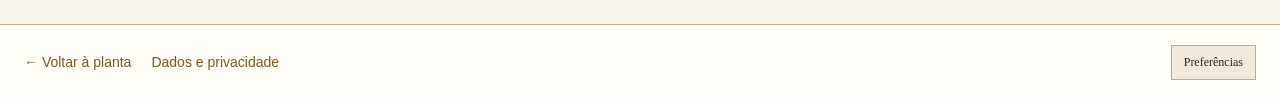
==== commit 03e74dec: "Esclarecer mínimo de interessados nas cotações" ====
--- a/cotacao-coletiva.html
+++ b/cotacao-coletiva.html
@@ -10,9 +10,9 @@
   <script>try{if(localStorage.getItem("riviera-theme")==="dark"){document.documentElement.dataset.theme="dark";document.getElementById("browser-theme-color").content="#0b0b0a"}}catch{}</script>
   <link rel="stylesheet" href="styles.css?v=cooktop-brinde-1">
   <link rel="stylesheet" href="analytics.css?v=1">
-  <link rel="stylesheet" href="coletiva.css?v=4">
+  <link rel="stylesheet" href="coletiva.css?v=5">
   <script src="analytics.js?v=1" defer></script>
-  <script src="coletiva.js?v=4" defer></script>
+  <script src="coletiva.js?v=5" defer></script>
 </head>
 <body class="collective-page">
   <a class="skip-link" href="#conteudo">Ir para os serviços</a>
--- a/coletiva.css
+++ b/coletiva.css
@@ -39,11 +39,9 @@
 .collective-card h3{margin:17px 0 8px;font:normal 22px Georgia,serif;color:var(--text)}
 .collective-card p{flex:1;margin:0 0 21px;color:var(--muted);font-size:12px;line-height:1.55}
 .collective-count-block{margin:0 0 13px}
-.collective-count{display:block;margin-bottom:7px;color:var(--text);font:12px Georgia,serif}
-.collective-progress{display:block;width:100%;height:5px;overflow:hidden;background:var(--line)}
-.collective-progress span{display:block;width:0;height:100%;background:#5e9a6c;transition:width .45s ease}
+.collective-count{display:block;color:var(--text);font:18px Georgia,serif}
+.collective-minimum{display:block;margin-top:5px;color:var(--muted);font-size:11px;line-height:1.4}
 .collective-minimum-reached .collective-count{color:#5ca673}
-.collective-minimum-reached .collective-progress span{background:#4eaa63}
 .collective-card .collective-select{display:block;width:100%;padding:12px;border:1px solid #6d9b76;background:#254c34;color:#f5fff1;text-align:center;font:13px Georgia,serif;cursor:pointer}
 .collective-card .collective-select:hover,.collective-card .collective-select:focus-visible{background:#316444;color:#fff}
 .collective-card.is-picked .collective-select{background:#e0f0de;color:#204e2d;border-color:#70a57b}
